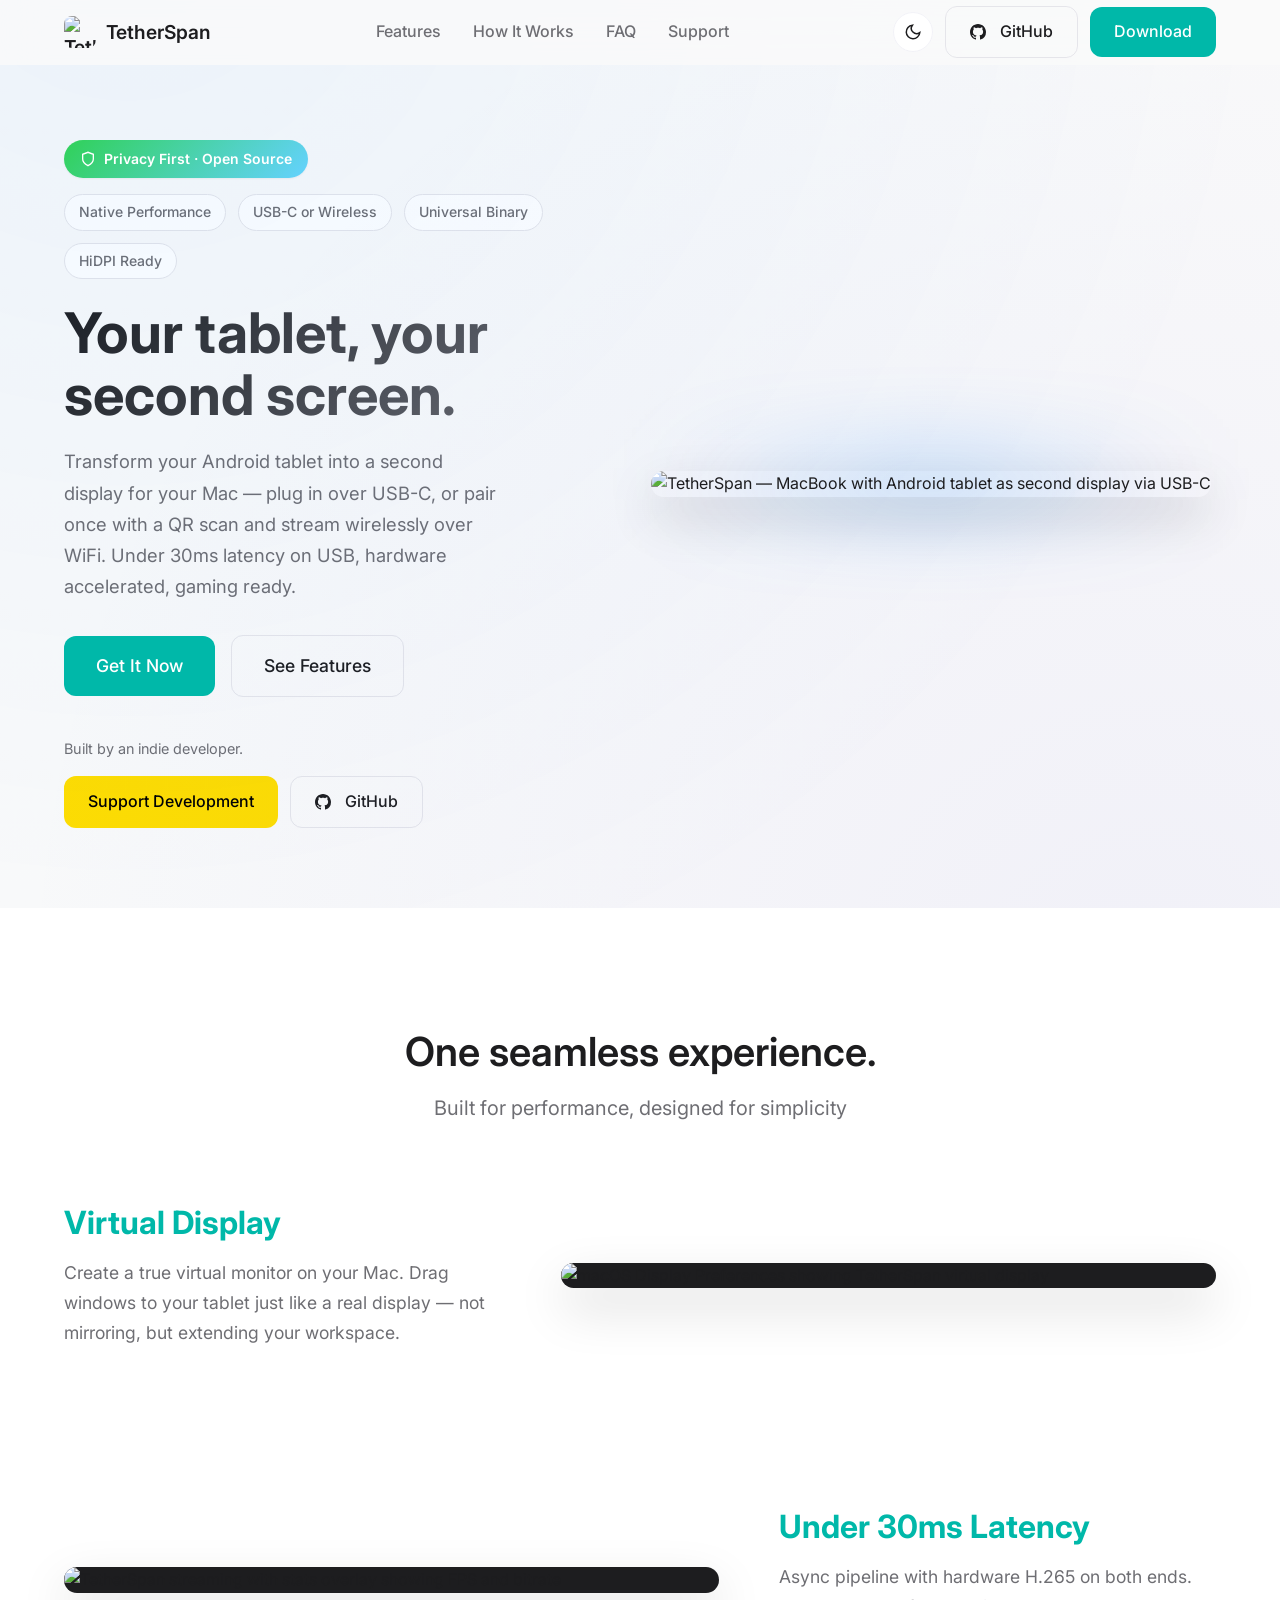
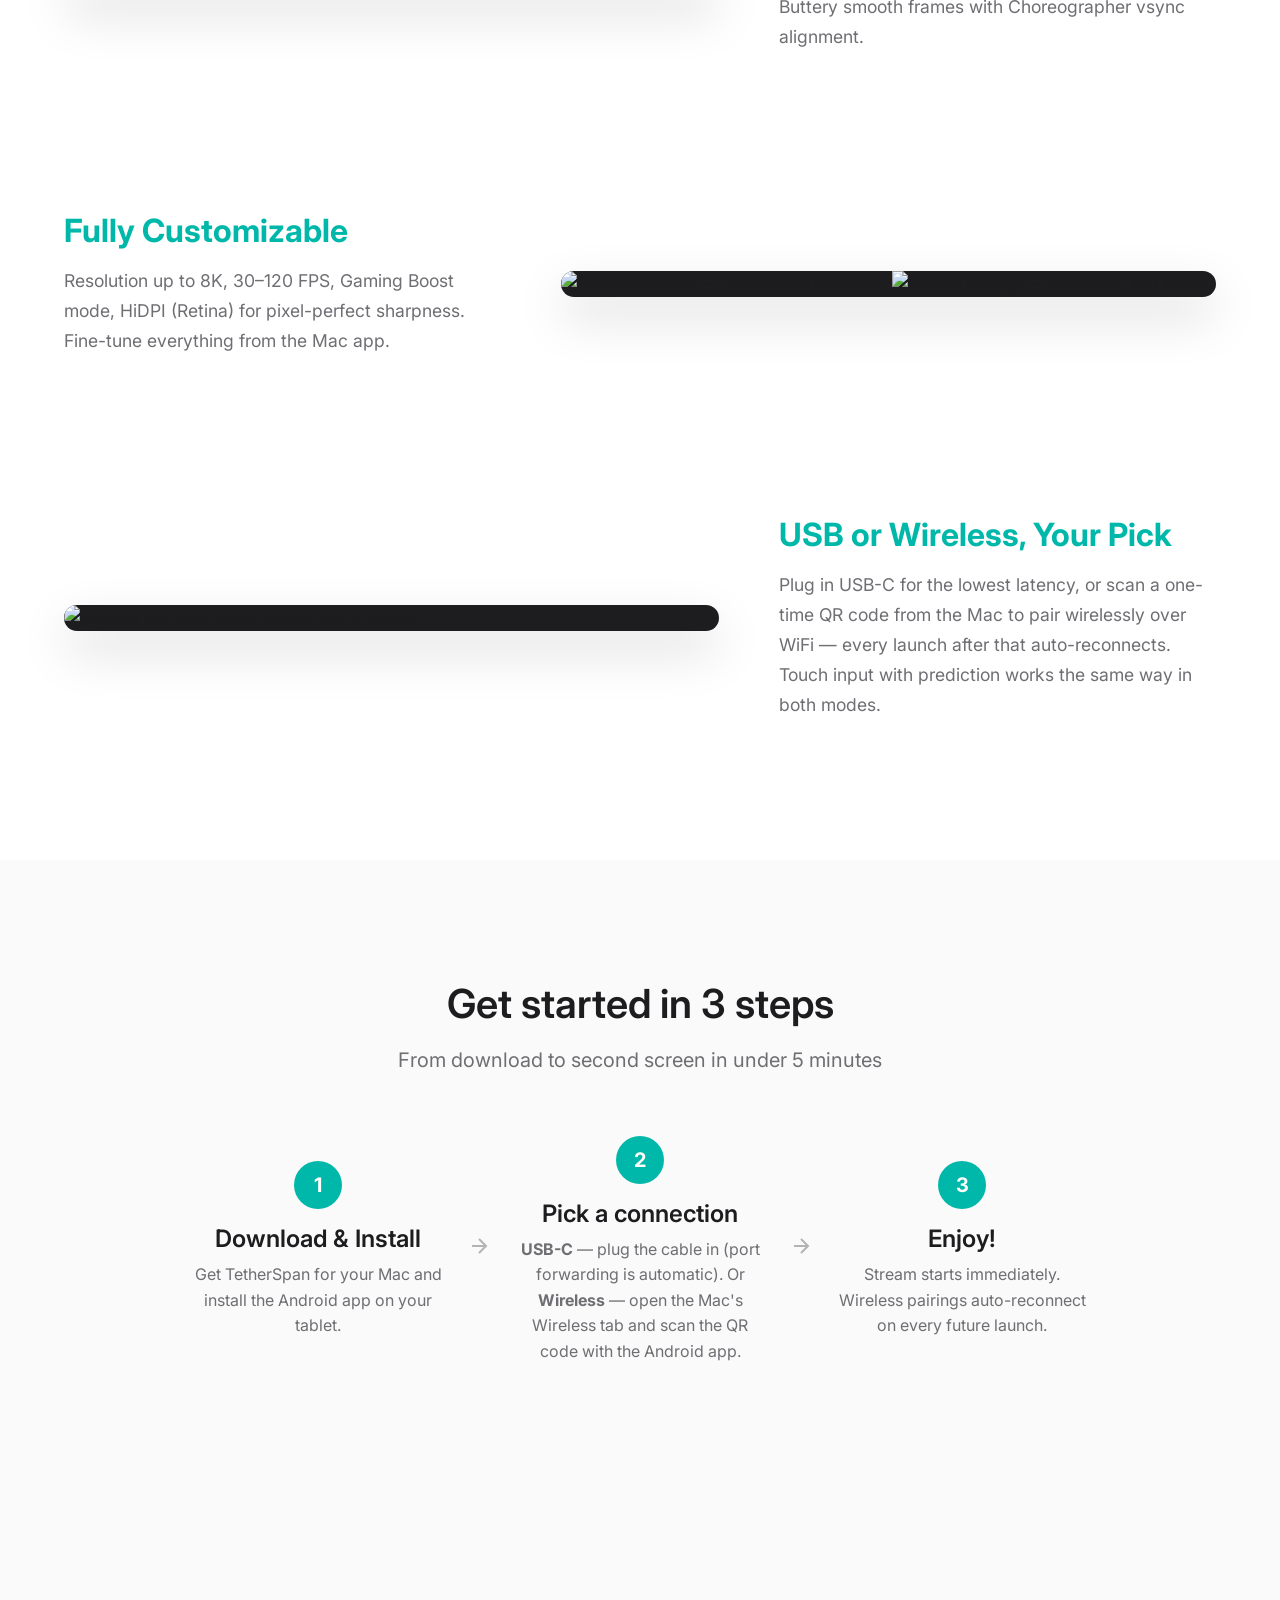
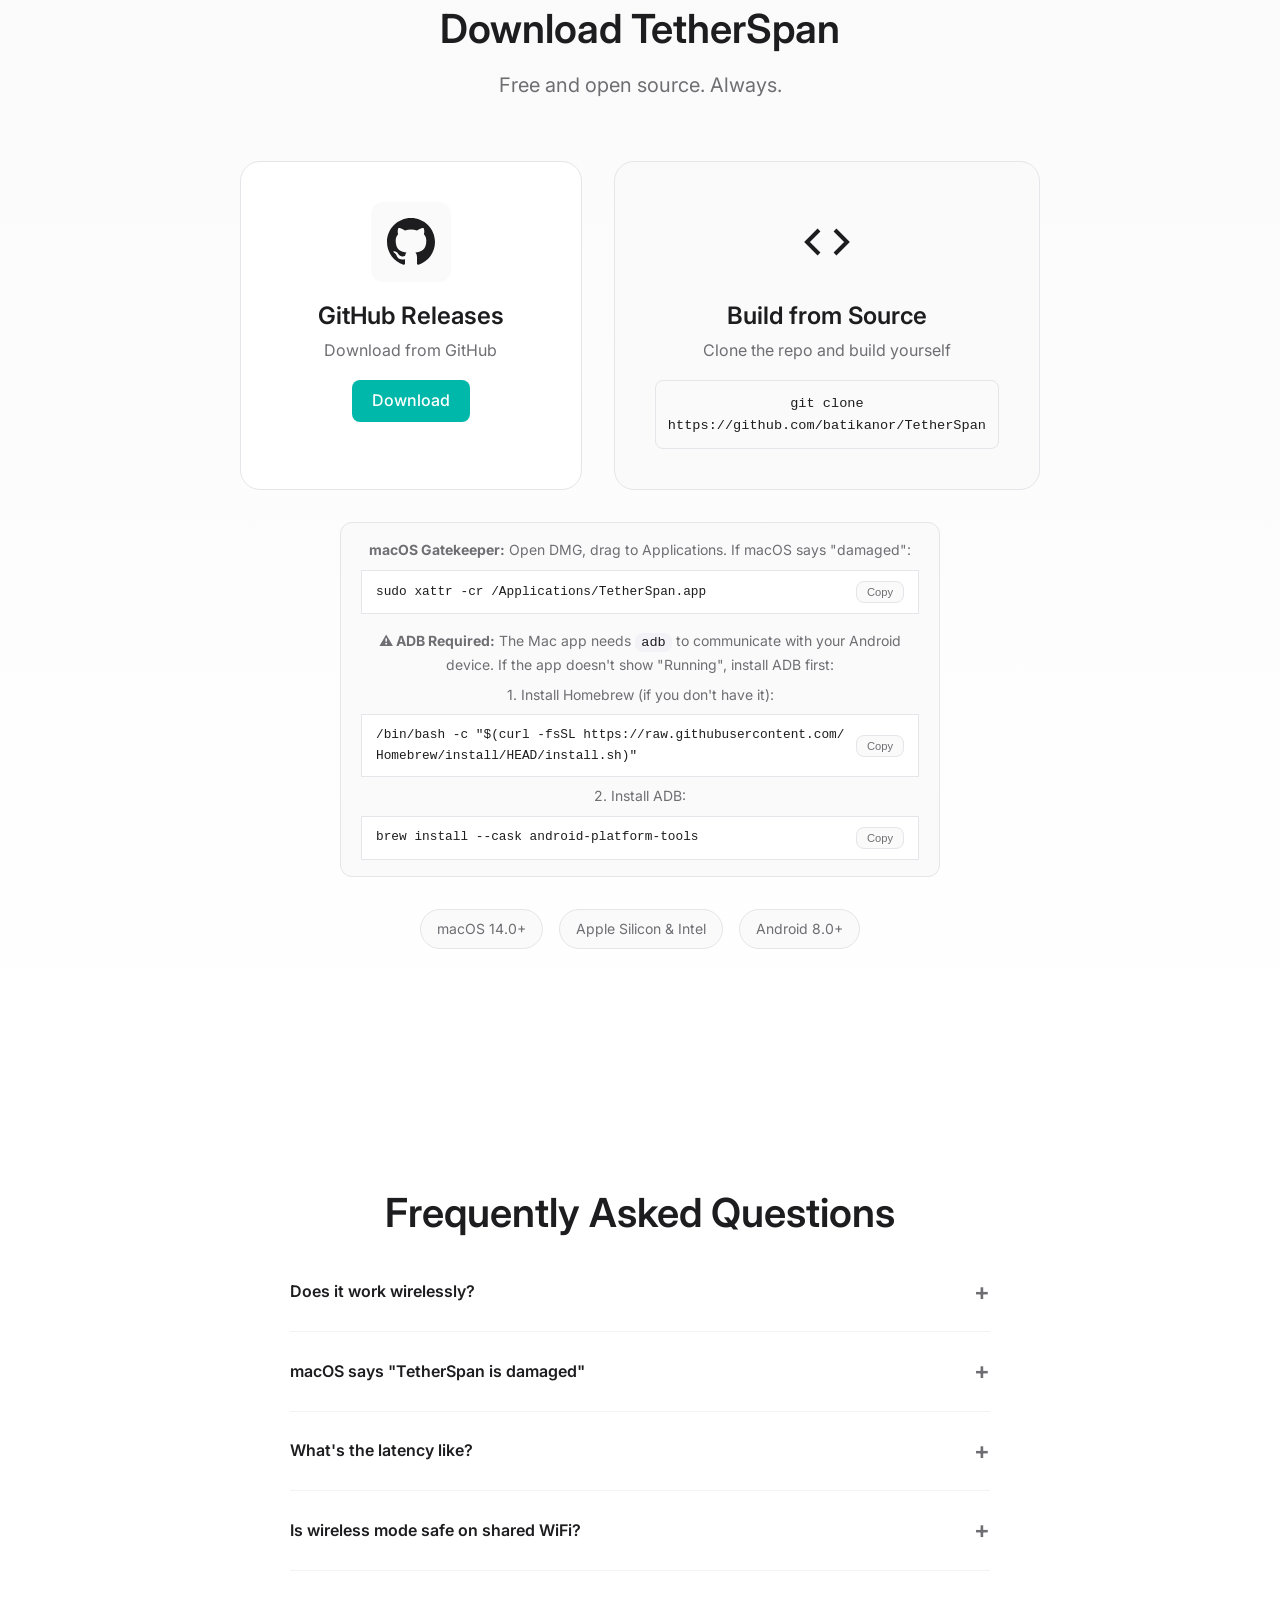
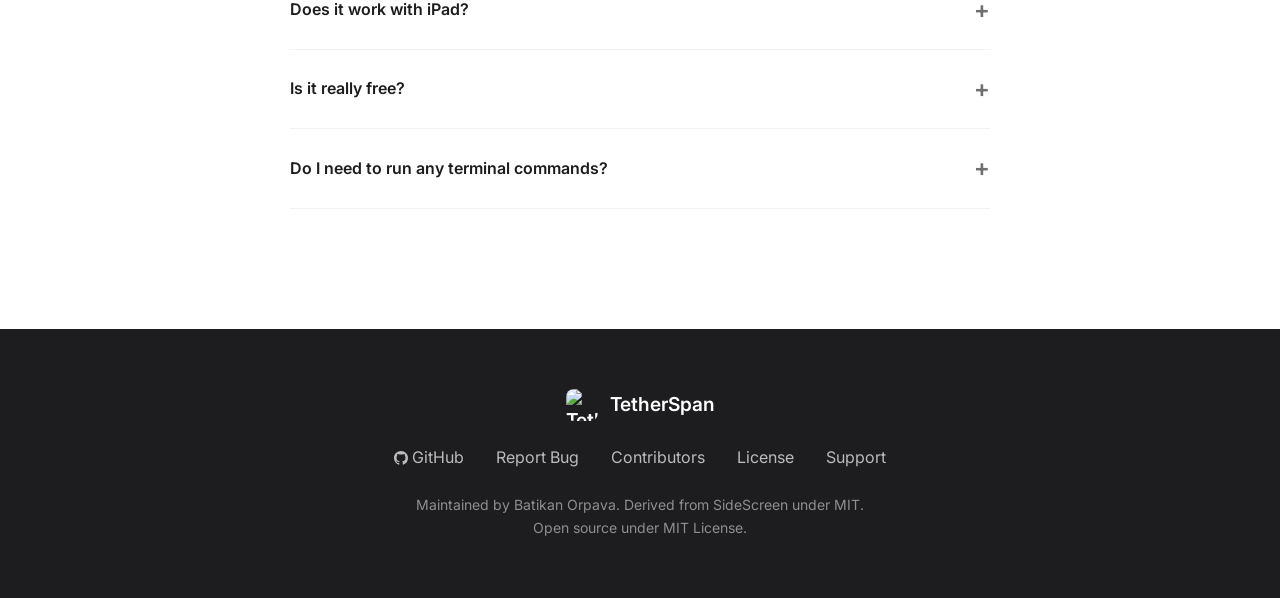
==== website/index.html @ 71dc4bc9 "feat: rebrand fork as TetherSpan" ====
<!DOCTYPE html>
<html lang="en">

<head>
    <meta charset="UTF-8">
    <meta name="viewport" content="width=device-width, initial-scale=1.0">
    <title>TetherSpan - Turn Your Tablet into a Second Display for Mac</title>
    <meta name="description"
        content="Transform your Android tablet into a second display for macOS — USB-C or wireless over WiFi. Under 30ms latency with async pipeline, hardware H.265 acceleration, HiDPI Retina support, Universal Binary for Apple Silicon & Intel, gaming ready. Free and open source.">
    <meta name="keywords"
        content="second display mac, android tablet display, usb-c display, virtual display macos, dual monitor mac, tablet second screen, hidpi retina mac display, apple silicon intel universal binary">
    <meta property="og:title" content="TetherSpan - Second Display for Mac">
    <meta property="og:description"
        content="Transform your Android tablet into a second display for macOS. Under 30ms latency, hardware accelerated, gaming ready.">
    <meta property="og:type" content="website">
    <meta property="og:url" content="https://tetherspan.dev">
    <meta property="og:image" content="./assets/hero-screenshot.jpg">
    <meta property="og:image:width" content="1200">
    <meta property="og:image:height" content="630">
    <meta name="twitter:card" content="summary_large_image">
    <meta name="twitter:title" content="TetherSpan - Second Display for Mac">
    <meta name="twitter:description" content="Transform your Android tablet into a second display for macOS. Under 30ms latency, hardware accelerated, gaming ready.">
    <meta name="twitter:image" content="./assets/hero-screenshot.jpg">
    <meta name="theme-color" content="#00B8A9">
    <link rel="canonical" href="https://tetherspan.dev">
    <link rel="icon" href="./assets/main_logo.png">
    <link rel="preconnect" href="https://fonts.googleapis.com">
    <link rel="preconnect" href="https://fonts.gstatic.com" crossorigin>
    <link href="https://fonts.googleapis.com/css2?family=Inter:wght@300;400;500;600;700&display=swap" rel="stylesheet">
    <link rel="stylesheet" href="styles.css">

    <!-- Structured Data -->
    <script type="application/ld+json">
    {
        "@context": "https://schema.org",
        "@type": "SoftwareApplication",
        "name": "TetherSpan",
        "description": "Transform your Android tablet into a second display for macOS — USB-C cable or wireless over WiFi (QR-pair once, auto-reconnect).",
        "applicationCategory": "UtilitiesApplication",
        "operatingSystem": "macOS, Android",
        "offers": {
            "@type": "Offer",
            "price": "0",
            "priceCurrency": "USD"
        },
        "author": {
            "@type": "Person",
            "name": "Batikan Orpava"
        }
    }
    </script>
</head>

<body>
    <!-- Header -->
    <header id="header">
        <div class="container header-container">
            <a href="#home" class="logo">
                <img src="./assets/main_logo.png" alt="TetherSpan Logo" width="32" height="32">
                <span class="logo-text">TetherSpan</span>
            </a>
            <nav>
                <ul class="nav-links">
                    <li><a href="#features" class="nav-link">Features</a></li>
                    <li><a href="#how-it-works" class="nav-link">How It Works</a></li>
                    <li><a href="#faq" class="nav-link">FAQ</a></li>
                    <li><a href="donate.html" target="_blank" rel="noopener noreferrer" class="nav-link">Support</a></li>
                </ul>
            </nav>
            <div class="header-actions">
                <button class="theme-toggle" id="theme-toggle" aria-label="Toggle dark mode">
                    <svg class="icon-moon" width="20" height="20" viewBox="0 0 24 24" fill="none" stroke="currentColor" stroke-width="2">
                        <path d="M21 12.79A9 9 0 1 1 11.21 3 7 7 0 0 0 21 12.79z"></path>
                    </svg>
                    <svg class="icon-sun" width="20" height="20" viewBox="0 0 24 24" fill="none" stroke="currentColor" stroke-width="2">
                        <circle cx="12" cy="12" r="5"></circle>
                        <line x1="12" y1="1" x2="12" y2="3"></line>
                        <line x1="12" y1="21" x2="12" y2="23"></line>
                        <line x1="4.22" y1="4.22" x2="5.64" y2="5.64"></line>
                        <line x1="18.36" y1="18.36" x2="19.78" y2="19.78"></line>
                        <line x1="1" y1="12" x2="3" y2="12"></line>
                        <line x1="21" y1="12" x2="23" y2="12"></line>
                        <line x1="4.22" y1="19.78" x2="5.64" y2="18.36"></line>
                        <line x1="18.36" y1="5.64" x2="19.78" y2="4.22"></line>
                    </svg>
                </button>
                <a href="https://github.com/batikanor/TetherSpan" target="_blank" rel="noopener noreferrer" class="btn btn-outline"><svg width="16" height="16" viewBox="0 0 24 24" fill="currentColor" style="vertical-align:-2px;margin-right:6px"><path d="M12 0C5.37 0 0 5.37 0 12c0 5.31 3.435 9.795 8.205 11.385.6.105.825-.255.825-.57 0-.285-.015-1.23-.015-2.235-3.015.555-3.795-.735-4.035-1.41-.135-.345-.72-1.41-1.23-1.695-.42-.225-1.02-.78-.015-.795.945-.015 1.62.87 1.845 1.23 1.08 1.815 2.805 1.305 3.495.99.105-.78.42-1.305.765-1.605-2.67-.3-5.46-1.335-5.46-5.925 0-1.305.465-2.385 1.23-3.225-.12-.3-.54-1.53.12-3.18 0 0 1.005-.315 3.3 1.23.96-.27 1.98-.405 3-.405s2.04.135 3 .405c2.295-1.56 3.3-1.23 3.3-1.23.66 1.65.24 2.88.12 3.18.765.84 1.23 1.905 1.23 3.225 0 4.605-2.805 5.625-5.475 5.925.435.375.81 1.095.81 2.22 0 1.605-.015 2.895-.015 3.3 0 .315.225.69.825.57A12.02 12.02 0 0 0 24 12c0-6.63-5.37-12-12-12z"/></svg>GitHub</a>
                <a href="#download" class="btn btn-primary">Download</a>
                <button class="mobile-menu-btn" id="mobile-menu-btn" aria-label="Toggle mobile menu">
                    <svg width="24" height="24" viewBox="0 0 24 24" fill="none" stroke="currentColor" stroke-width="2">
                        <line x1="3" y1="12" x2="21" y2="12"></line>
                        <line x1="3" y1="6" x2="21" y2="6"></line>
                        <line x1="3" y1="18" x2="21" y2="18"></line>
                    </svg>
                </button>
            </div>
        </div>
    </header>

    <!-- Hero Section -->
    <section class="hero section" id="home">
        <div class="container">
            <div class="hero-content">
                <div class="privacy-badge">
                    <svg width="16" height="16" viewBox="0 0 24 24" fill="none" stroke="currentColor" stroke-width="2">
                        <path d="M12 22s8-4 8-10V5l-8-3-8 3v7c0 6 8 10 8 10z"></path>
                    </svg>
                    <span>Privacy First · Open Source</span>
                </div>

                <div class="privacy-highlights">
                    <span class="privacy-highlight">Native Performance</span>
                    <span class="privacy-highlight">USB-C or Wireless</span>
                    <span class="privacy-highlight">Universal Binary</span>
                    <span class="privacy-highlight">HiDPI Ready</span>
                </div>

                <h1 class="hero-title">Your tablet, your second screen.</h1>
                <p class="hero-subtitle">
                    Transform your Android tablet into a second display for your Mac — plug in over USB-C, or pair once with a QR scan and stream wirelessly over WiFi.
                    Under 30ms latency on USB, hardware accelerated, gaming ready.
                </p>

                <div class="hero-actions">
                    <a href="#download" class="btn btn-primary btn-large download-btn">Get It Now</a>
                    <a href="#features" class="btn btn-outline btn-large">See Features</a>
                </div>

                <p class="support-callout">Built by an indie developer.</p>
                <div class="support-links">
                    <a href="donate.html" target="_blank" rel="noopener noreferrer" class="btn btn-coffee">Support Development</a>
                    <a href="https://github.com/batikanor/TetherSpan" target="_blank" rel="noopener noreferrer" class="btn btn-outline"><svg width="16" height="16" viewBox="0 0 24 24" fill="currentColor" style="vertical-align:-2px;margin-right:6px"><path d="M12 0C5.37 0 0 5.37 0 12c0 5.31 3.435 9.795 8.205 11.385.6.105.825-.255.825-.57 0-.285-.015-1.23-.015-2.235-3.015.555-3.795-.735-4.035-1.41-.135-.345-.72-1.41-1.23-1.695-.42-.225-1.02-.78-.015-.795.945-.015 1.62.87 1.845 1.23 1.08 1.815 2.805 1.305 3.495.99.105-.78.42-1.305.765-1.605-2.67-.3-5.46-1.335-5.46-5.925 0-1.305.465-2.385 1.23-3.225-.12-.3-.54-1.53.12-3.18 0 0 1.005-.315 3.3 1.23.96-.27 1.98-.405 3-.405s2.04.135 3 .405c2.295-1.56 3.3-1.23 3.3-1.23.66 1.65.24 2.88.12 3.18.765.84 1.23 1.905 1.23 3.225 0 4.605-2.805 5.625-5.475 5.925.435.375.81 1.095.81 2.22 0 1.605-.015 2.895-.015 3.3 0 .315.225.69.825.57A12.02 12.02 0 0 0 24 12c0-6.63-5.37-12-12-12z"/></svg>GitHub</a>
                </div>
            </div>

            <div class="hero-visual">
                <div class="hero-image-container">
                    <img src="./assets/hero-screenshot.jpg" alt="TetherSpan — MacBook with Android tablet as second display via USB-C" loading="eager"/>
                </div>
            </div>
        </div>
    </section>

    <!-- Features Section -->
    <section class="features section" id="features">
        <div class="container">
            <h2 class="section-title">One seamless experience.</h2>
            <p class="section-subtitle">Built for performance, designed for simplicity</p>

            <div class="special-features-grid">
                <!-- Feature 1: Virtual Display — text left, image right -->
                <div class="special-feature-item">
                    <div class="special-feature-content">
                        <h3 class="special-feature-title">Virtual Display</h3>
                        <p class="special-feature-description">Create a true virtual monitor on your Mac. Drag windows to your tablet just like a real display — not mirroring, but extending your workspace.</p>
                    </div>
                    <div class="special-feature-media">
                        <img src="./assets/feature-virtual-display.png" alt="macOS Display Preferences showing TetherSpan virtual display" loading="lazy"/>
                    </div>
                </div>

                <!-- Feature 2: Performance — image left, text right -->
                <div class="special-feature-item">
                    <div class="special-feature-content">
                        <h3 class="special-feature-title">Under 30ms Latency</h3>
                        <p class="special-feature-description">Async pipeline with hardware H.265 on both ends. Buttery smooth frames with Choreographer vsync alignment.</p>
                    </div>
                    <div class="special-feature-media">
                        <img src="./assets/android-performance.png" alt="TetherSpan streaming with stats overlay showing FPS and bitrate" loading="lazy"/>
                    </div>
                </div>

                <!-- Feature 3: Customizable — text left, image right -->
                <div class="special-feature-item">
                    <div class="special-feature-content">
                        <h3 class="special-feature-title">Fully Customizable</h3>
                        <p class="special-feature-description">Resolution up to 8K, 30–120 FPS, Gaming Boost mode, HiDPI (Retina) for pixel-perfect sharpness. Fine-tune everything from the Mac app.</p>
                    </div>
                    <div class="special-feature-media special-feature-media-pair">
                        <img src="./assets/mac-settings-1.png" alt="macOS Settings — Display configuration" loading="lazy"/>
                        <img src="./assets/mac-settings-2.png" alt="macOS Settings — Streaming and status" loading="lazy"/>
                    </div>
                </div>

                <!-- Feature 4: Android app — image left, text right -->
                <div class="special-feature-item">
                    <div class="special-feature-content">
                        <h3 class="special-feature-title">USB or Wireless, Your Pick</h3>
                        <p class="special-feature-description">Plug in USB-C for the lowest latency, or scan a one-time QR code from the Mac to pair wirelessly over WiFi — every launch after that auto-reconnects. Touch input with prediction works the same way in both modes.</p>
                    </div>
                    <div class="special-feature-media">
                        <img src="./assets/android-settings.png" alt="Android app connection screen with checklist" loading="lazy"/>
                    </div>
                </div>
            </div>
        </div>
    </section>

    <!-- How It Works Section -->
    <section class="how-it-works section" id="how-it-works">
        <div class="container">
            <h2 class="section-title">Get started in 3 steps</h2>
            <p class="section-subtitle">From download to second screen in under 5 minutes</p>

            <div class="steps">
                <div class="step">
                    <div class="step-number">1</div>
                    <h3>Download & Install</h3>
                    <p>Get TetherSpan for your Mac and install the Android app on your tablet.</p>
                </div>

                <div class="step-arrow">
                    <svg width="24" height="24" viewBox="0 0 24 24" fill="none" stroke="currentColor" stroke-width="2">
                        <line x1="5" y1="12" x2="19" y2="12"></line>
                        <polyline points="12 5 19 12 12 19"></polyline>
                    </svg>
                </div>

                <div class="step">
                    <div class="step-number">2</div>
                    <h3>Pick a connection</h3>
                    <p><strong>USB-C</strong> — plug the cable in (port forwarding is automatic). Or <strong>Wireless</strong> — open the Mac's Wireless tab and scan the QR code with the Android app.</p>
                </div>

                <div class="step-arrow">
                    <svg width="24" height="24" viewBox="0 0 24 24" fill="none" stroke="currentColor" stroke-width="2">
                        <line x1="5" y1="12" x2="19" y2="12"></line>
                        <polyline points="12 5 19 12 12 19"></polyline>
                    </svg>
                </div>

                <div class="step">
                    <div class="step-number">3</div>
                    <h3>Enjoy!</h3>
                    <p>Stream starts immediately. Wireless pairings auto-reconnect on every future launch.</p>
                </div>
            </div>
        </div>
    </section>

    <!-- Download Section -->
    <section class="download section" id="download">
        <div class="container">
            <h2 class="section-title">Download TetherSpan</h2>
            <p class="section-subtitle">Free and open source. Always.</p>

            <div class="download-options">
                <a href="https://github.com/batikanor/TetherSpan/releases/latest" target="_blank" rel="noopener noreferrer" class="download-card download-btn">
                    <div class="download-icon">
                        <svg width="48" height="48" viewBox="0 0 24 24" fill="currentColor">
                            <path d="M12 0c-6.626 0-12 5.373-12 12 0 5.302 3.438 9.8 8.207 11.387.599.111.793-.261.793-.577v-2.234c-3.338.726-4.033-1.416-4.033-1.416-.546-1.387-1.333-1.756-1.333-1.756-1.089-.745.083-.729.083-.729 1.205.084 1.839 1.237 1.839 1.237 1.07 1.834 2.807 1.304 3.492.997.107-.775.418-1.305.762-1.604-2.665-.305-5.467-1.334-5.467-5.931 0-1.311.469-2.381 1.236-3.221-.124-.303-.535-1.524.117-3.176 0 0 1.008-.322 3.301 1.23.957-.266 1.983-.399 3.003-.404 1.02.005 2.047.138 3.006.404 2.291-1.552 3.297-1.23 3.297-1.23.653 1.653.242 2.874.118 3.176.77.84 1.235 1.911 1.235 3.221 0 4.609-2.807 5.624-5.479 5.921.43.372.823 1.102.823 2.222v3.293c0 .319.192.694.801.576 4.765-1.589 8.199-6.086 8.199-11.386 0-6.627-5.373-12-12-12z"/>
                        </svg>
                    </div>
                    <h3>GitHub Releases</h3>
                    <p class="download-version-text">Download from GitHub</p>
                    <span class="download-action">Download</span>
                </a>

                <div class="download-card alt">
                    <div class="download-icon">
                        <svg width="48" height="48" viewBox="0 0 24 24" fill="none" stroke="currentColor" stroke-width="2">
                            <polyline points="16 18 22 12 16 6"></polyline>
                            <polyline points="8 6 2 12 8 18"></polyline>
                        </svg>
                    </div>
                    <h3>Build from Source</h3>
                    <p>Clone the repo and build yourself</p>
                    <code class="download-code">git clone https://github.com/batikanor/TetherSpan</code>
                </div>
            </div>

            <div class="download-note">
                <p><strong>macOS Gatekeeper:</strong> Open DMG, drag to Applications. If macOS says "damaged":</p>
                <div class="download-cmd"><code>sudo xattr -cr /Applications/TetherSpan.app</code><button class="copy-btn" onclick="copyCmd(this)">Copy</button></div>
                <p style="margin-top: 1rem;"><strong>⚠️ ADB Required:</strong> The Mac app needs <code>adb</code> to communicate with your Android device. If the app doesn't show "Running", install ADB first:</p>
                <p style="margin-top: 0.5rem;">1. Install Homebrew (if you don't have it):</p>
                <div class="download-cmd"><code>/bin/bash -c "$(curl -fsSL https://raw.githubusercontent.com/Homebrew/install/HEAD/install.sh)"</code><button class="copy-btn" onclick="copyCmd(this)">Copy</button></div>
                <p style="margin-top: 0.5rem;">2. Install ADB:</p>
                <div class="download-cmd"><code>brew install --cask android-platform-tools</code><button class="copy-btn" onclick="copyCmd(this)">Copy</button></div>
            </div>

            <div class="download-requirements">
                <span class="download-requirement">macOS 14.0+</span>
                <span class="download-requirement">Apple Silicon & Intel</span>
                <span class="download-requirement">Android 8.0+</span>
            </div>
        </div>
    </section>

    <!-- Donation Modal -->
    <div id="donation-modal" class="modal-overlay">
        <div class="modal-content">
            <button class="modal-close" aria-label="Close modal">&times;</button>
            <h2 class="modal-title">Love TetherSpan?</h2>
            <p class="modal-text">TetherSpan is built by an indie developer and kept 100% free. If you find it useful, consider supporting development.</p>
            <div class="modal-actions">
                <a href="donate.html" target="_blank" rel="noopener noreferrer" class="btn btn-primary">Support Development</a>
                <button id="proceed-to-download" class="btn btn-outline">Continue to Download</button>
            </div>
        </div>
    </div>

    <!-- FAQ Section -->
    <section class="faq section" id="faq">
        <div class="container">
            <h2 class="section-title">Frequently Asked Questions</h2>

            <div class="faq-list">
                <details class="faq-item">
                    <summary>Does it work wirelessly?</summary>
                    <p>Yes — since 0.8.0. Open the Wireless tab on the Mac, scan the QR code with the Android app, and you're paired. Every launch after that auto-reconnects. Both devices need to be on the same WiFi (5 GHz strongly recommended). USB-C still gives the lowest latency for drawing or fast-paced gaming.</p>
                </details>

                <details class="faq-item">
                    <summary>macOS says "TetherSpan is damaged"</summary>
                    <p>This happens because the app isn't notarized by Apple. Open Terminal and run: <code>sudo xattr -cr /Applications/TetherSpan.app</code>, then open the app again.</p>
                </details>

                <details class="faq-item">
                    <summary>What's the latency like?</summary>
                    <p>USB-C: under 30 ms end-to-end with the async pipeline (hardware H.265 encoding, Choreographer vsync, TCP_NODELAY). Wireless adds 10–50 ms depending on WiFi quality — not noticeable for text/web/video, but USB still wins for drawing precision and fast gaming.</p>
                </details>

                <details class="faq-item">
                    <summary>Is wireless mode safe on shared WiFi?</summary>
                    <p>Each Mac generates a private 32-byte token on first wireless toggle, embedded in the QR. Only devices that scanned that QR can connect. If you ever want to revoke access (lost a tablet, switched WiFi, etc.), click <strong>Reset Token</strong> on the Mac — every paired device gets booted and must re-scan a fresh QR.</p>
                </details>

                <details class="faq-item">
                    <summary>Does it work with iPad?</summary>
                    <p>Currently, only Android tablets are supported. iOS support may be considered in the future.</p>
                </details>

                <details class="faq-item">
                    <summary>Is it really free?</summary>
                    <p>Yes! TetherSpan is free and open source under the MIT license. If you find it useful, consider <a href="donate.html" target="_blank" rel="noopener noreferrer">supporting development</a>.</p>
                </details>

                <details class="faq-item">
                    <summary>Do I need to run any terminal commands?</summary>
                    <p>No! The Mac app automatically runs <code>adb reverse</code> to set up port forwarding when streaming starts. Just make sure <code>adb</code> is installed (via <code>brew install android-platform-tools</code>).</p>
                </details>
            </div>
        </div>
    </section>

    <!-- Footer -->
    <footer class="footer">
        <div class="container">
            <div class="footer-content">
                <div class="footer-brand">
                    <img src="./assets/main_logo.png" alt="TetherSpan" width="32" height="32">
                    <span>TetherSpan</span>
                </div>

                <div class="footer-links">
                    <a href="https://github.com/batikanor/TetherSpan" target="_blank" rel="noopener noreferrer"><svg width="14" height="14" viewBox="0 0 24 24" fill="currentColor" style="vertical-align:-2px;margin-right:4px"><path d="M12 0C5.37 0 0 5.37 0 12c0 5.31 3.435 9.795 8.205 11.385.6.105.825-.255.825-.57 0-.285-.015-1.23-.015-2.235-3.015.555-3.795-.735-4.035-1.41-.135-.345-.72-1.41-1.23-1.695-.42-.225-1.02-.78-.015-.795.945-.015 1.62.87 1.845 1.23 1.08 1.815 2.805 1.305 3.495.99.105-.78.42-1.305.765-1.605-2.67-.3-5.46-1.335-5.46-5.925 0-1.305.465-2.385 1.23-3.225-.12-.3-.54-1.53.12-3.18 0 0 1.005-.315 3.3 1.23.96-.27 1.98-.405 3-.405s2.04.135 3 .405c2.295-1.56 3.3-1.23 3.3-1.23.66 1.65.24 2.88.12 3.18.765.84 1.23 1.905 1.23 3.225 0 4.605-2.805 5.625-5.475 5.925.435.375.81 1.095.81 2.22 0 1.605-.015 2.895-.015 3.3 0 .315.225.69.825.57A12.02 12.02 0 0 0 24 12c0-6.63-5.37-12-12-12z"/></svg>GitHub</a>
                    <a href="https://github.com/batikanor/TetherSpan/issues" target="_blank" rel="noopener noreferrer">Report Bug</a>
                    <a href="https://github.com/batikanor/TetherSpan/graphs/contributors" target="_blank" rel="noopener noreferrer">Contributors</a>
                    <a href="https://github.com/batikanor/TetherSpan/blob/main/LICENSE" target="_blank" rel="noopener noreferrer">License</a>
                    <a href="donate.html" target="_blank" rel="noopener noreferrer">Support</a>
                </div>

                <p class="footer-copy">
                    Maintained by Batikan Orpava. Derived from SideScreen under MIT.<br>
                    Open source under MIT License.
                </p>
            </div>
        </div>
    </footer>

    <!-- Toast Container -->
    <div class="toast-container"></div>

    <script src="scripts.js"></script>
    <script>
        function copyCmd(btn) {
            const code = btn.parentElement.querySelector('code');
            navigator.clipboard.writeText(code.textContent).then(() => {
                btn.textContent = 'Copied';
                setTimeout(() => { btn.textContent = 'Copy'; }, 1500);
            });
        }
    </script>
    <script>
        // Fetch latest version
        fetch('https://api.github.com/repos/batikanor/TetherSpan/releases/latest')
            .then(r => r.json())
            .then(d => {
                const el = document.querySelector('.download-version-text');
                if (el && d.tag_name) el.textContent = 'Download v' + d.tag_name + ' from GitHub';
            })
            .catch(() => {});

    </script>
</body>

</html>
---- website/styles.css ----
/* ========================================
   TetherSpan - Landing Page Styles
   Lean, DockDoor-inspired layout
   ======================================== */

/* CSS Variables - Light Mode (Default) */
:root {
    --color-primary: #00B8A9;
    --color-primary-dark: #006D66;
    --color-secondary: #FF9F3F;
    --color-success: #2EBD85;
    --color-warning: #F59E0B;
    --color-danger: #FF3B30;

    --color-bg: #FAFAFA;
    --color-bg-alt: #FFFFFF;
    --color-bg-dark: #1D1D1F;

    --color-text: #1D1D1F;
    --color-text-secondary: #6E6E73;
    --color-text-light: #FFFFFF;

    --color-border: #E5E5EA;
    --color-border-light: #F2F2F7;

    --font-family: 'Inter', -apple-system, BlinkMacSystemFont, 'Segoe UI', Roboto, sans-serif;

    --border-radius-sm: 8px;
    --border-radius-md: 12px;
    --border-radius-lg: 20px;
    --border-radius-xl: 28px;

    --shadow-sm: 0 1px 2px rgba(0, 0, 0, 0.05);
    --shadow-md: 0 4px 6px rgba(0, 0, 0, 0.07);
    --shadow-lg: 0 10px 25px rgba(0, 0, 0, 0.1);
    --shadow-xl: 0 20px 50px rgba(0, 0, 0, 0.15);

    --transition-fast: 0.15s ease;
    --transition-normal: 0.25s ease;
    --transition-slow: 0.4s ease;

    --container-max: 1200px;
    --section-padding: 120px;
}

/* Dark Mode */
[data-theme="dark"] {
    --color-bg: #0D0D0D;
    --color-bg-alt: #1C1C1E;
    --color-bg-dark: #000000;

    --color-text: #F5F5F7;
    --color-text-secondary: #A1A1A6;
    --color-text-light: #FFFFFF;

    --color-border: #38383A;
    --color-border-light: #2C2C2E;

    --shadow-sm: 0 1px 2px rgba(0, 0, 0, 0.3);
    --shadow-md: 0 4px 6px rgba(0, 0, 0, 0.4);
    --shadow-lg: 0 10px 25px rgba(0, 0, 0, 0.5);
    --shadow-xl: 0 20px 50px rgba(0, 0, 0, 0.6);
}

[data-theme="dark"] #header,
[data-theme="dark"] #header.scrolled {
    background: #0D0D0D;
    border-bottom: none !important;
    box-shadow: none !important;
    backdrop-filter: none;
    -webkit-backdrop-filter: none;
}

[data-theme="dark"] .nav-link {
    color: var(--color-text-secondary);
}

[data-theme="dark"] .nav-link:hover {
    color: var(--color-text-light);
}

[data-theme="dark"] .btn-outline {
    border-color: transparent;
    background: rgba(255, 255, 255, 0.06);
    color: var(--color-text);
}

[data-theme="dark"] .btn-outline:hover {
    background: rgba(255, 255, 255, 0.12);
    border-color: transparent;
}

[data-theme="dark"] .theme-toggle {
    border-color: transparent;
    background: rgba(255, 255, 255, 0.06);
}
/* Theme Toggle Button */
.theme-toggle {
    display: flex;
    align-items: center;
    justify-content: center;
    width: 40px;
    height: 40px;
    border: none;
    background: var(--color-bg-alt);
    border-radius: 50%;
    cursor: pointer;
    transition: all var(--transition-normal);
    border: 1px solid var(--color-border-light);
}

.theme-toggle:hover {
    background: var(--color-border-light);
    transform: scale(1.05);
}

.theme-toggle svg {
    width: 18px;
    height: 18px;
    color: var(--color-text);
    transition: transform var(--transition-normal);
}

.theme-toggle:hover svg {
    transform: rotate(15deg);
}

.theme-toggle .icon-sun { display: none; }
.theme-toggle .icon-moon { display: block; }

[data-theme="dark"] .theme-toggle .icon-sun { display: block; }
[data-theme="dark"] .theme-toggle .icon-moon { display: none; }

/* Reset */
*, *::before, *::after {
    box-sizing: border-box;
    margin: 0;
    padding: 0;
}

html {
    scroll-behavior: smooth;
}

body {
    font-family: var(--font-family);
    font-size: 16px;
    line-height: 1.6;
    color: var(--color-text);
    background-color: var(--color-bg);
    -webkit-font-smoothing: antialiased;
    -moz-osx-font-smoothing: grayscale;
}

/* Typography */
h1, h2, h3, h4, h5, h6 {
    font-weight: 600;
    line-height: 1.2;
    color: var(--color-text);
}

h1 { font-size: 3.5rem; }
h2 { font-size: 2.5rem; }
h3 { font-size: 1.5rem; }

p {
    color: var(--color-text-secondary);
}

a {
    color: var(--color-primary);
    text-decoration: none;
    transition: color var(--transition-fast);
}

a:hover {
    color: var(--color-primary-dark);
}

/* Container */
.container {
    max-width: var(--container-max);
    margin: 0 auto;
    padding: 0 24px;
}

/* Section */
.section {
    padding: var(--section-padding) 0;
}

.section-title {
    text-align: center;
    margin-bottom: 16px;
}

.section-subtitle {
    text-align: center;
    font-size: 1.25rem;
    max-width: 600px;
    margin: 0 auto 60px;
}

/* Buttons */
.btn {
    display: inline-flex;
    align-items: center;
    justify-content: center;
    gap: 8px;
    padding: 12px 24px;
    font-size: 1rem;
    font-weight: 500;
    border-radius: var(--border-radius-md);
    border: none;
    cursor: pointer;
    transition: all var(--transition-fast);
    text-decoration: none;
}

.btn-primary {
    background: var(--color-primary);
    color: var(--color-text-light);
    position: relative;
}

.btn-primary:hover {
    background: var(--color-primary-dark);
    color: var(--color-text-light);
    transform: translateY(-2px);
    box-shadow: var(--shadow-md);
}

.btn-primary::after {
    content: '';
    position: absolute;
    top: 50%;
    left: 50%;
    width: 100%;
    height: 100%;
    background: var(--color-primary);
    border-radius: inherit;
    transform: translate(-50%, -50%);
    opacity: 0;
    filter: blur(20px);
    z-index: -1;
    transition: opacity var(--transition-normal);
}

.btn-primary:hover::after {
    opacity: 0.4;
}

.btn-outline {
    background: transparent;
    color: var(--color-text);
    border: 1.5px solid var(--color-border);
}

.btn-outline:hover {
    background: var(--color-bg-alt);
    border-color: var(--color-text-secondary);
    color: var(--color-text);
}

.btn-large {
    padding: 16px 32px;
    font-size: 1.1rem;
}

.btn-coffee {
    background: #FFDD00;
    color: #000000;
}

.btn-coffee:hover {
    background: #FFCC00;
    color: #000000;
    transform: translateY(-2px);
    box-shadow: var(--shadow-md);
}

/* ========================================
   HEADER
   ======================================== */
#header {
    position: fixed;
    top: 0;
    left: 0;
    right: 0;
    z-index: 1000;
    background: rgba(250, 250, 250, 0.8);
    backdrop-filter: blur(20px);
    -webkit-backdrop-filter: blur(20px);
    border-bottom: 1px solid transparent;
    transition: all var(--transition-normal);
}

#header.scrolled {
    border-bottom-color: var(--color-border);
}

.header-container {
    display: flex;
    align-items: center;
    justify-content: space-between;
    height: 64px;
}

.logo {
    display: flex;
    align-items: center;
    gap: 10px;
    font-weight: 600;
    font-size: 1.2rem;
    color: var(--color-text);
}

.logo img {
    border-radius: 8px;
}

.logo-text {
    transition: transform var(--transition-fast);
}

.nav-links {
    display: flex;
    gap: 32px;
    list-style: none;
}

.nav-link {
    color: var(--color-text-secondary);
    font-weight: 500;
    transition: color var(--transition-fast);
}

.nav-link:hover {
    color: var(--color-text);
}

.nav-link.active {
    color: var(--color-primary);
}

.header-actions {
    display: flex;
    align-items: center;
    gap: 12px;
}

/* ========================================
   HERO
   ======================================== */
.hero {
    padding-top: 140px;
    padding-bottom: 80px;
    min-height: 80vh;
    display: flex;
    align-items: center;
    position: relative;
    overflow: hidden;
}

.hero::before {
    content: '';
    position: absolute;
    top: -50%;
    left: -50%;
    width: 200%;
    height: 200%;
    background: radial-gradient(circle at 30% 20%, rgba(0, 122, 255, 0.06) 0%, transparent 50%),
                radial-gradient(circle at 70% 80%, rgba(88, 86, 214, 0.06) 0%, transparent 50%);
    animation: float 20s ease-in-out infinite;
    pointer-events: none;
}

.hero > .container {
    display: grid;
    grid-template-columns: 1fr 1.1fr;
    gap: 4rem;
    align-items: center;
}

.hero-content {
    max-width: 520px;
    text-align: left;
    animation: fadeInUp 0.8s ease-out;
}

.hero-title {
    font-size: 3.5rem;
    font-weight: 700;
    line-height: 1.1;
    margin-bottom: 20px;
    letter-spacing: 0;
    background: linear-gradient(135deg, var(--color-text) 0%, var(--color-text-secondary) 100%);
    -webkit-background-clip: text;
    -webkit-text-fill-color: transparent;
    background-clip: text;
}

.hero-subtitle {
    font-size: 1.15rem;
    color: var(--color-text-secondary);
    max-width: 440px;
    margin: 0 0 32px;
    line-height: 1.7;
}

.hero-actions {
    display: flex;
    align-items: center;
    gap: 16px;
    margin-bottom: 40px;
}

.hero-download-count {
    display: inline-flex;
    align-items: center;
    gap: 6px;
    padding: 8px 16px;
    font-size: 0.9rem;
    font-weight: 500;
    color: var(--color-text-secondary);
    background: var(--color-bg-alt);
    border: 1px solid var(--color-border);
    border-radius: var(--border-radius-xl);
    white-space: nowrap;
}

.hero-download-count svg {
    opacity: 0.6;
}

.hero-download-count #download-count {
    font-weight: 700;
    color: var(--color-text);
}

.hero-visual {
    position: relative;
    display: flex;
    justify-content: center;
    align-items: center;
}

.hero-image-container {
    position: relative;
    display: inline-block;
    z-index: 1;
}

.hero-image-container img {
    position: relative;
    z-index: 10;
    width: 100%;
    height: auto;
    border-radius: var(--border-radius-lg);
    box-shadow: var(--shadow-xl);
    transition: transform var(--transition-slow);
}

.hero-image-container img:hover {
    transform: scale(1.02);
    box-shadow: 0 30px 60px rgba(0, 0, 0, 0.2);
}

.hero-image-container::before {
    content: '';
    position: absolute;
    top: 50%;
    left: 50%;
    transform: translate(-50%, -50%);
    width: 120%;
    height: 120%;
    background: radial-gradient(
        circle,
        rgba(0, 122, 255, 0.5) 0%,
        rgba(0, 122, 255, 0.25) 40%,
        rgba(88, 86, 214, 0.08) 70%,
        transparent 80%
    );
    filter: blur(45px);
    z-index: -1;
    animation: glow-pulse 4s ease-in-out infinite;
}

/* Privacy Badge */
.privacy-badge {
    display: inline-flex;
    align-items: center;
    gap: 8px;
    background: linear-gradient(135deg, #30D158 0%, #64D2FF 100%);
    color: white;
    padding: 8px 16px;
    border-radius: 100px;
    font-size: 0.875rem;
    font-weight: 600;
    margin-bottom: 16px;
    box-shadow: var(--shadow-sm);
    animation: fadeInDown 0.6s ease-out;
    position: relative;
    overflow: hidden;
}

.privacy-badge::before {
    content: '';
    position: absolute;
    top: 0;
    left: -100%;
    width: 100%;
    height: 100%;
    background: linear-gradient(90deg, transparent, rgba(255,255,255,0.2), transparent);
    animation: shimmer 3s infinite;
}

.privacy-highlights {
    display: flex;
    gap: 12px;
    margin-bottom: 24px;
    flex-wrap: wrap;
}

.privacy-highlight {
    display: inline-block;
    padding: 6px 14px;
    background: var(--color-bg-alt);
    border: 1px solid var(--color-border);
    border-radius: 100px;
    font-size: 0.875rem;
    font-weight: 500;
    color: var(--color-text-secondary);
}

.support-callout {
    margin-bottom: 16px;
    font-size: 0.9rem;
    color: var(--color-text-secondary);
}

.support-links {
    display: flex;
    gap: 12px;
    flex-wrap: wrap;
}

/* ========================================
   FEATURES — DockDoor-style alternating
   ======================================== */
.features {
    background: var(--color-bg-alt);
}

.special-features-grid {
    display: flex;
    flex-direction: column;
    gap: 120px;
    margin-top: 60px;
}

.special-feature-item {
    display: grid;
    grid-template-columns: 2fr 3fr;
    gap: 60px;
    align-items: center;
}

.special-feature-item:nth-child(even) {
    direction: rtl;
}

.special-feature-item:nth-child(even) > * {
    direction: ltr;
}

.special-feature-content {
    padding: 20px 0;
}

.special-feature-title {
    font-size: 2rem;
    font-weight: 700;
    margin-bottom: 16px;
    color: var(--color-primary);
}

.special-feature-description {
    font-size: 1.1rem;
    line-height: 1.7;
    color: var(--color-text-secondary);
}

.special-feature-media {
    border-radius: var(--border-radius-lg);
    overflow: hidden;
    box-shadow: var(--shadow-xl);
    background: var(--color-bg-dark);
    transition: transform var(--transition-slow), box-shadow var(--transition-slow);
}

.special-feature-media:hover {
    transform: scale(1.02);
    box-shadow: 0 30px 60px rgba(0, 0, 0, 0.18);
}

.special-feature-media img,
.special-feature-media video {
    width: 100%;
    display: block;
}

/* Paired images side by side */
.special-feature-media-pair {
    display: flex;
    gap: 8px;
}

.special-feature-media-pair img {
    width: 50%;
    object-fit: cover;
}

/* ========================================
   HOW IT WORKS
   ======================================== */
.how-it-works {
    background: var(--color-bg);
}

.steps {
    display: flex;
    align-items: center;
    justify-content: center;
    gap: 24px;
}

.step {
    text-align: center;
    max-width: 250px;
}

.step-number {
    width: 48px;
    height: 48px;
    display: flex;
    align-items: center;
    justify-content: center;
    background: var(--color-primary);
    color: white;
    font-size: 1.25rem;
    font-weight: 700;
    border-radius: 50%;
    margin: 0 auto 16px;
}

.step h3 {
    margin-bottom: 8px;
}

.step-arrow {
    color: var(--color-text-secondary);
    opacity: 0.5;
}

/* ========================================
   DOWNLOAD
   ======================================== */
.download {
    background: linear-gradient(180deg, var(--color-bg) 0%, var(--color-bg-alt) 100%);
}

.download-options {
    display: grid;
    grid-template-columns: repeat(2, 1fr);
    gap: 32px;
    max-width: 800px;
    margin: 0 auto;
}

.download-card {
    display: block;
    padding: 40px;
    background: var(--color-bg-alt);
    border-radius: var(--border-radius-lg);
    border: 1px solid var(--color-border);
    text-align: center;
    transition: all var(--transition-normal);
}

.download-card:hover {
    transform: translateY(-4px);
    box-shadow: var(--shadow-lg);
    border-color: var(--color-primary);
}

.download-icon {
    width: 80px;
    height: 80px;
    display: flex;
    align-items: center;
    justify-content: center;
    background: var(--color-bg);
    border-radius: var(--border-radius-md);
    margin: 0 auto 20px;
    color: var(--color-text);
}

.download-card h3 {
    margin-bottom: 8px;
}

.download-card p {
    margin-bottom: 16px;
}

.download-action {
    display: inline-block;
    padding: 8px 20px;
    background: var(--color-primary);
    color: white;
    border-radius: var(--border-radius-sm);
    font-weight: 500;
}

.download-card.alt {
    background: var(--color-bg);
}

.download-code {
    display: block;
    padding: 12px;
    background: var(--color-bg);
    color: var(--color-text);
    border: 1px solid var(--color-border);
    border-radius: var(--border-radius-sm);
    font-family: 'SF Mono', monospace;
    font-size: 0.85rem;
    margin-top: 16px;
}

.download-note {
    max-width: 600px;
    margin: 32px auto 0;
    padding: 16px 20px;
    background: var(--color-bg);
    border: 1px solid var(--color-border);
    border-radius: var(--border-radius-md);
    font-size: 0.875rem;
    color: var(--color-text-secondary);
    text-align: center;
}

.download-note p {
    margin-bottom: 8px;
}

.download-note code {
    padding: 2px 6px;
    background: var(--color-border-light);
    color: var(--color-text);
    border-radius: var(--border-radius-sm);
    font-family: 'SF Mono', monospace;
    font-size: 0.85rem;
}

.download-note .download-cmd {
    position: relative;
    display: flex;
    align-items: center;
    padding: 10px 14px;
    margin-top: 8px;
    background: var(--color-bg-alt);
    border: 1px solid var(--color-border);
    border-radius: var(--border-radius);
    text-align: left;
    gap: 8px;
}

.download-note .download-cmd code {
    flex: 1;
    padding: 0;
    background: none;
    border: none;
    color: var(--color-text);
    font-size: 0.8rem;
    word-break: break-all;
    white-space: pre-wrap;
    user-select: all;
}

.download-note .copy-btn {
    flex-shrink: 0;
    background: var(--color-bg);
    border: 1px solid var(--color-border);
    border-radius: var(--border-radius-sm);
    color: var(--color-text-secondary);
    font-size: 0.7rem;
    padding: 4px 10px;
    cursor: pointer;
    transition: all 0.2s;
    user-select: none;
    white-space: nowrap;
}

.download-note .copy-btn:hover {
    background: var(--color-border-light);
    color: var(--color-text);
}

.download-requirements {
    display: flex;
    justify-content: center;
    gap: 16px;
    margin-top: 32px;
    flex-wrap: wrap;
}

.download-requirement {
    display: inline-block;
    padding: 8px 16px;
    background: var(--color-bg);
    border: 1px solid var(--color-border);
    border-radius: 100px;
    font-size: 0.875rem;
    color: var(--color-text-secondary);
}

/* ========================================
   MODAL
   ======================================== */
.modal-overlay {
    position: fixed;
    top: 0;
    left: 0;
    width: 100%;
    height: 100%;
    background: rgba(0, 0, 0, 0.5);
    backdrop-filter: blur(8px);
    -webkit-backdrop-filter: blur(8px);
    display: flex;
    justify-content: center;
    align-items: center;
    z-index: 2000;
    opacity: 0;
    visibility: hidden;
    transition: all var(--transition-normal);
}

.modal-overlay.active {
    opacity: 1;
    visibility: visible;
}

.modal-content {
    background: var(--color-bg-alt);
    padding: 40px;
    border-radius: var(--border-radius-xl);
    max-width: 450px;
    width: calc(100% - 48px);
    text-align: center;
    position: relative;
    transform: scale(0.9) translateY(20px);
    transition: transform var(--transition-normal);
    box-shadow: var(--shadow-xl);
}

.modal-overlay.active .modal-content {
    transform: scale(1) translateY(0);
}

.modal-close {
    position: absolute;
    top: 16px;
    right: 16px;
    background: none;
    border: none;
    font-size: 1.5rem;
    cursor: pointer;
    color: var(--color-text-secondary);
    padding: 8px;
    line-height: 1;
}

.modal-close:hover {
    color: var(--color-text);
}

.modal-title {
    font-size: 1.5rem;
    margin-bottom: 12px;
}

.modal-text {
    color: var(--color-text-secondary);
    margin-bottom: 24px;
    line-height: 1.6;
}

.modal-actions {
    display: flex;
    flex-direction: column;
    gap: 12px;
}

.modal-actions .btn {
    width: 100%;
}

/* ========================================
   FAQ
   ======================================== */
.faq {
    background: var(--color-bg-alt);
}

.faq-list {
    max-width: 700px;
    margin: 0 auto;
}

.faq-item {
    border-bottom: 1px solid var(--color-border-light);
}

.faq-item summary {
    padding: 20px 0;
    font-weight: 600;
    cursor: pointer;
    list-style: none;
    display: flex;
    justify-content: space-between;
    align-items: center;
}

.faq-item summary::after {
    content: "+";
    font-size: 1.5rem;
    color: var(--color-text-secondary);
    transition: transform var(--transition-fast);
}

.faq-item[open] summary::after {
    transform: rotate(45deg);
}

.faq-item p {
    padding-bottom: 20px;
    line-height: 1.7;
}

/* ========================================
   FOOTER
   ======================================== */
.footer {
    background: var(--color-bg-dark);
    color: var(--color-text-light);
    padding: 60px 0;
}

.footer-content {
    text-align: center;
}

.footer-brand {
    display: flex;
    align-items: center;
    justify-content: center;
    gap: 12px;
    font-weight: 600;
    font-size: 1.2rem;
    margin-bottom: 24px;
}

.footer-brand img {
    border-radius: 8px;
}

.footer-links {
    display: flex;
    justify-content: center;
    gap: 32px;
    margin-bottom: 24px;
}

.footer-links a {
    color: rgba(255, 255, 255, 0.7);
    transition: color var(--transition-fast);
}

.footer-links a:hover {
    color: white;
}

.footer-copy {
    color: rgba(255, 255, 255, 0.5);
    font-size: 0.875rem;
}

/* ========================================
   TOAST
   ======================================== */
.toast-container {
    position: fixed;
    bottom: 24px;
    right: 24px;
    z-index: 3000;
}

.toast {
    background: var(--color-bg-alt);
    border: 1px solid var(--color-border);
    border-radius: var(--border-radius-md);
    padding: 16px 20px;
    margin-top: 12px;
    box-shadow: var(--shadow-lg);
    display: flex;
    align-items: center;
    gap: 12px;
    min-width: 280px;
    max-width: 400px;
    transform: translateX(100%);
    opacity: 0;
    transition: all var(--transition-normal);
}

.toast.show {
    transform: translateX(0);
    opacity: 1;
}

.toast-content {
    flex: 1;
}

.toast-message {
    color: var(--color-text-secondary);
    font-size: 0.9rem;
}

.toast-close {
    background: none;
    border: none;
    font-size: 1.25rem;
    cursor: pointer;
    color: var(--color-text-secondary);
    padding: 4px;
}

.toast-close:hover {
    color: var(--color-text);
}

/* ========================================
   ANIMATIONS
   ======================================== */
@keyframes fadeInUp {
    from {
        opacity: 0;
        transform: translateY(30px);
    }
    to {
        opacity: 1;
        transform: translateY(0);
    }
}

@keyframes fadeInDown {
    from {
        opacity: 0;
        transform: translateY(-20px);
    }
    to {
        opacity: 1;
        transform: translateY(0);
    }
}

@keyframes glow-pulse {
    0%, 100% {
        opacity: 0.5;
        transform: translate(-50%, -50%) scale(0.95);
    }
    50% {
        opacity: 0.8;
        transform: translate(-50%, -50%) scale(1.05);
    }
}

@keyframes shimmer {
    0% { background-position: -200% 0; }
    100% { background-position: 200% 0; }
}

@keyframes float {
    0%, 100% { transform: translateY(0); }
    50% { transform: translateY(-10px); }
}

/* Scroll-triggered animations */
.step,
.download-card,
.faq-item {
    opacity: 0;
    transform: translateY(20px);
    transition: opacity 0.4s ease, transform 0.4s ease;
}

.step.animate-in,
.download-card.animate-in,
.faq-item.animate-in {
    opacity: 1;
    transform: translateY(0);
}

.special-feature-item {
    opacity: 0;
    transform: translateY(30px);
    transition: opacity 0.6s ease, transform 0.6s ease;
}

.special-feature-item.animate-in {
    opacity: 1;
    transform: translateY(0);
}

/* ========================================
   MOBILE MENU
   ======================================== */
.mobile-menu-btn {
    display: none;
    background: none;
    border: none;
    cursor: pointer;
    padding: 8px;
    color: var(--color-text);
}

/* ========================================
   RESPONSIVE
   ======================================== */

/* Tablet landscape & small desktop */
@media (max-width: 1024px) {
    .hero > .container {
        grid-template-columns: 1fr;
        gap: 3rem;
        text-align: center;
        justify-items: center;
    }

    .hero-content {
        order: 2;
        display: flex;
        flex-direction: column;
        align-items: center;
        text-align: center;
        max-width: 600px;
        width: 100%;
    }

    .hero-visual {
        order: 1;
        max-width: 600px;
        width: 100%;
        display: flex;
        justify-content: center;
    }

    .hero-actions {
        justify-content: center;
    }

    .hero-subtitle {
        margin-left: auto;
        margin-right: auto;
    }

    .hero {
        min-height: 70vh;
        padding: 3rem 0;
        padding-top: 120px;
    }

    .hero-title {
        font-size: 3rem;
    }

    .nav-links {
        gap: 20px;
    }

    .header-actions .btn-outline {
        display: none;
    }

    .special-features-grid {
        gap: 80px;
    }
}

/* Tablet */
@media (max-width: 900px) {
    .special-feature-item {
        grid-template-columns: 1fr;
        gap: 32px;
    }

    .special-feature-item:nth-child(even) {
        direction: ltr;
    }

    .special-feature-title {
        font-size: 1.5rem;
    }

    .special-features-grid {
        gap: 64px;
    }
}

@media (max-width: 834px) {
    :root {
        --section-padding: 80px;
    }

    h1 { font-size: 2.5rem; }
    h2 { font-size: 1.75rem; }

    .hero-title {
        font-size: 2.5rem;
    }

    .hero-subtitle {
        font-size: 1.05rem;
    }

    .container {
        padding: 0 20px;
    }

    .nav-links {
        gap: 16px;
    }

    .nav-link {
        font-size: 0.9rem;
    }

    .download-card {
        padding: 28px;
    }
}

/* Phone */
@media (max-width: 768px) {
    :root {
        --section-padding: 60px;
    }

    h1 { font-size: 2rem; }
    h2 { font-size: 1.5rem; }
    h3 { font-size: 1.2rem; }

    .container {
        padding: 0 16px;
    }

    .section-subtitle {
        font-size: 1rem;
        margin-bottom: 32px;
    }

    /* Hero mobile */
    .hero {
        padding-top: 100px;
        padding-bottom: 48px;
        min-height: auto;
    }

    .hero > .container {
        grid-template-columns: 1fr;
        gap: 2rem;
    }

    .hero-title {
        font-size: 2rem;
        margin-bottom: 16px;
    }

    .hero-subtitle {
        font-size: 1rem;
        margin-bottom: 24px;
    }

    .hero-actions {
        flex-direction: column;
        align-items: stretch;
        gap: 12px;
    }

    .hero-actions .btn {
        width: 100%;
    }

    .hero-download-count {
        justify-content: center;
    }

    .support-callout {
        margin-top: 24px;
    }

    .support-links {
        flex-direction: column;
        align-items: stretch;
    }

    .support-links .btn {
        width: 100%;
    }

    /* Steps mobile */
    .steps {
        flex-direction: column;
        gap: 16px;
    }

    .step-arrow {
        transform: rotate(90deg);
    }

    .step {
        max-width: 100%;
    }

    /* Download mobile */
    .download-options {
        grid-template-columns: 1fr;
        gap: 16px;
    }

    .download-card {
        padding: 24px;
    }

    .download-code {
        font-size: 0.75rem;
        word-break: break-all;
    }

    /* FAQ mobile */
    .faq-item summary {
        font-size: 0.95rem;
        padding: 16px 0;
    }

    /* Footer mobile */
    .footer {
        padding: 40px 0;
    }

    .footer-links {
        flex-wrap: wrap;
        justify-content: center;
        gap: 16px;
    }

    .footer-copy {
        font-size: 0.8rem;
    }

    /* Modal mobile */
    .modal-content {
        padding: 28px 20px;
    }
}

/* Hamburger menu on phones */
@media (max-width: 680px) {
    .mobile-menu-btn {
        display: block;
    }

    .nav-links {
        display: none;
        position: absolute;
        top: 100%;
        left: 0;
        right: 0;
        background: rgba(250, 250, 250, 0.95);
        backdrop-filter: blur(20px);
        -webkit-backdrop-filter: blur(20px);
        flex-direction: column;
        padding: 24px;
        gap: 16px;
        box-shadow: var(--shadow-lg);
        border-bottom: 1px solid var(--color-border);
    }

    [data-theme="dark"] .nav-links {
        background: rgba(28, 28, 30, 0.95);
        border-bottom-color: var(--color-border);
    }

    .nav-links.active {
        display: flex;
    }

    .header-actions .btn-outline {
        display: none;
    }
}

/* Small phones */
@media (max-width: 380px) {
    h1 { font-size: 1.75rem; }
    h2 { font-size: 1.35rem; }

    .hero-title {
        font-size: 1.75rem;
    }

    .privacy-highlights {
        gap: 8px;
    }

    .privacy-highlight {
        font-size: 0.75rem;
        padding: 4px 10px;
    }
}
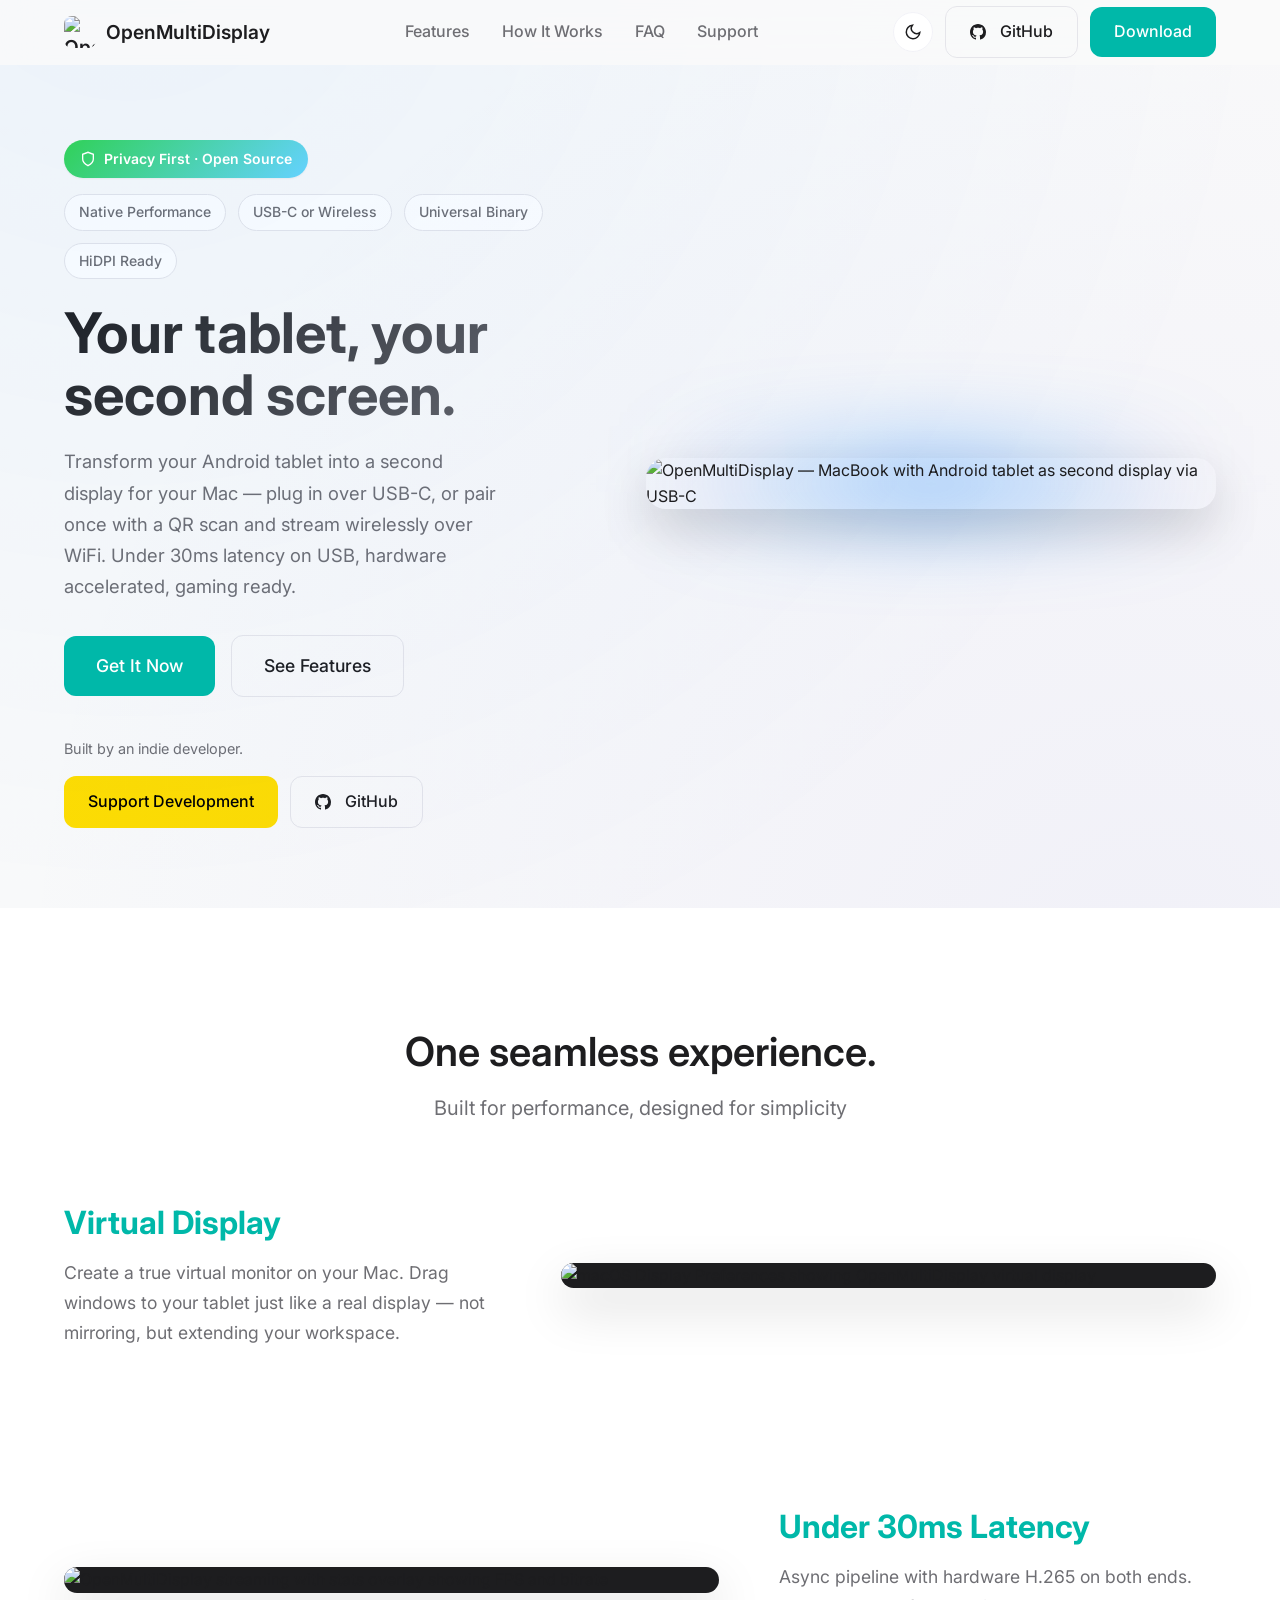
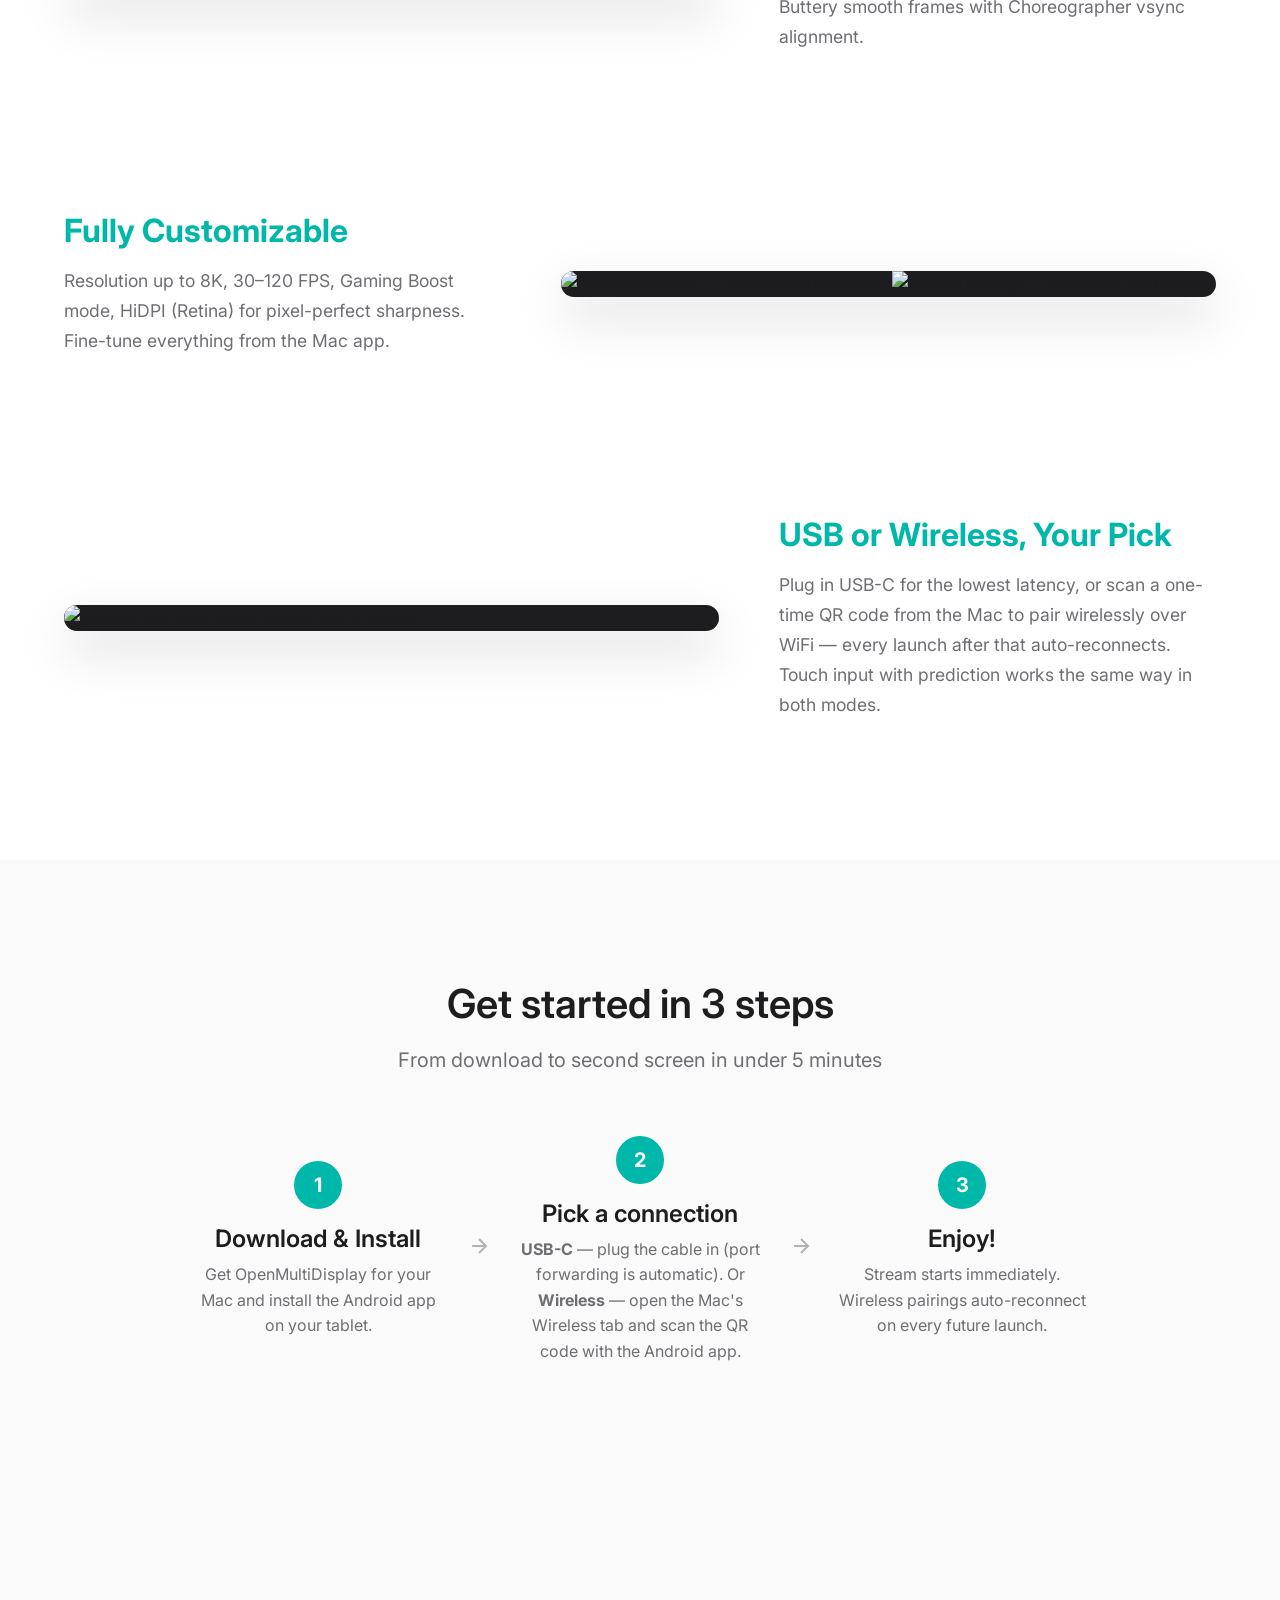
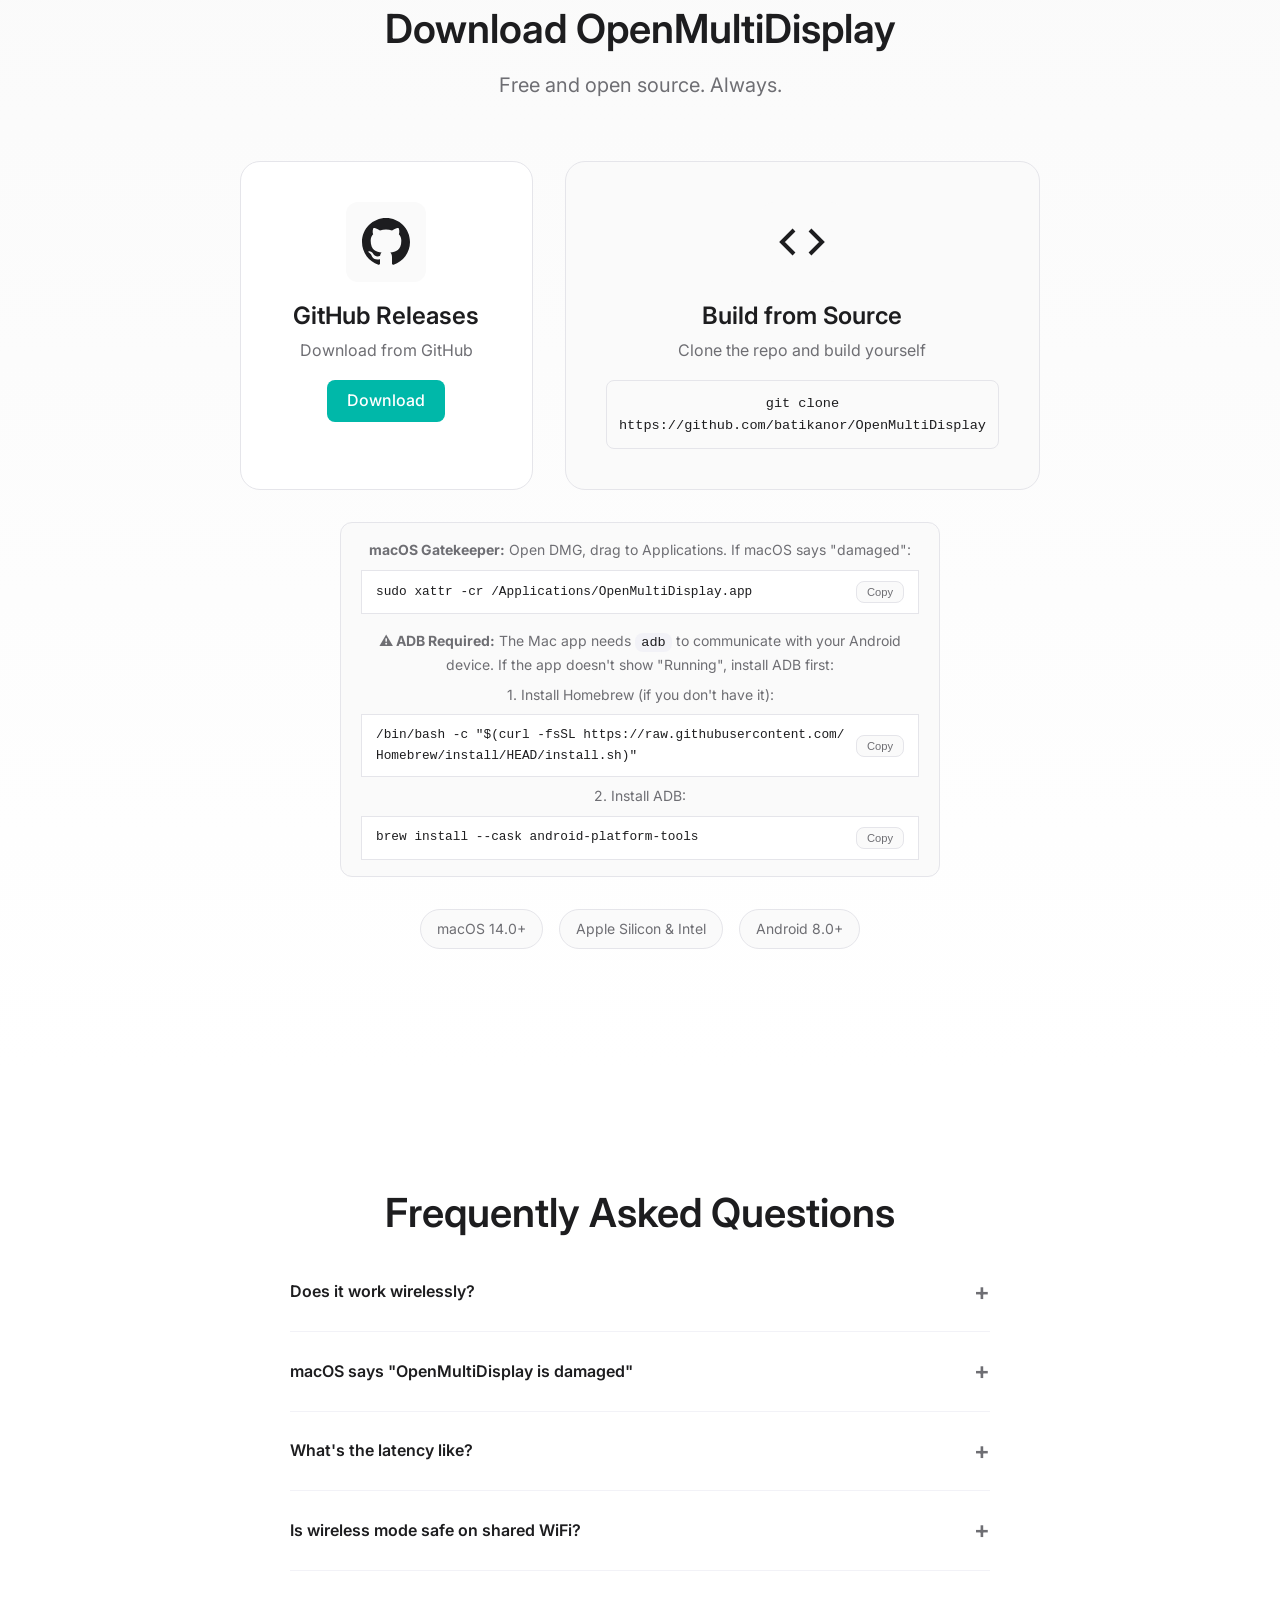
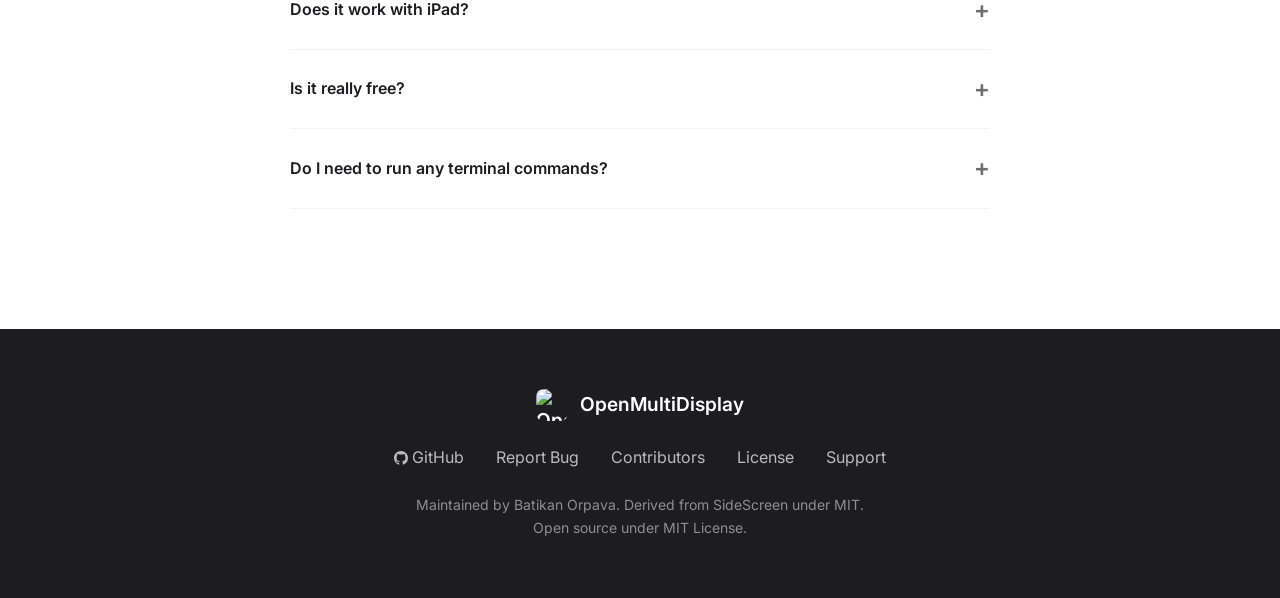
==== commit 9f7fe6e1: "chore: rename project to OpenMultiDisplay" ====
--- a/website/index.html
+++ b/website/index.html
@@ -4,25 +4,25 @@
 <head>
     <meta charset="UTF-8">
     <meta name="viewport" content="width=device-width, initial-scale=1.0">
-    <title>TetherSpan - Turn Your Tablet into a Second Display for Mac</title>
+    <title>OpenMultiDisplay - Turn Your Tablet into a Second Display for Mac</title>
     <meta name="description"
         content="Transform your Android tablet into a second display for macOS — USB-C or wireless over WiFi. Under 30ms latency with async pipeline, hardware H.265 acceleration, HiDPI Retina support, Universal Binary for Apple Silicon & Intel, gaming ready. Free and open source.">
     <meta name="keywords"
         content="second display mac, android tablet display, usb-c display, virtual display macos, dual monitor mac, tablet second screen, hidpi retina mac display, apple silicon intel universal binary">
-    <meta property="og:title" content="TetherSpan - Second Display for Mac">
+    <meta property="og:title" content="OpenMultiDisplay - Second Display for Mac">
     <meta property="og:description"
         content="Transform your Android tablet into a second display for macOS. Under 30ms latency, hardware accelerated, gaming ready.">
     <meta property="og:type" content="website">
-    <meta property="og:url" content="https://tetherspan.dev">
+    <meta property="og:url" content="https://openmultidisplay.dev">
     <meta property="og:image" content="./assets/hero-screenshot.jpg">
     <meta property="og:image:width" content="1200">
     <meta property="og:image:height" content="630">
     <meta name="twitter:card" content="summary_large_image">
-    <meta name="twitter:title" content="TetherSpan - Second Display for Mac">
+    <meta name="twitter:title" content="OpenMultiDisplay - Second Display for Mac">
     <meta name="twitter:description" content="Transform your Android tablet into a second display for macOS. Under 30ms latency, hardware accelerated, gaming ready.">
     <meta name="twitter:image" content="./assets/hero-screenshot.jpg">
     <meta name="theme-color" content="#00B8A9">
-    <link rel="canonical" href="https://tetherspan.dev">
+    <link rel="canonical" href="https://openmultidisplay.dev">
     <link rel="icon" href="./assets/main_logo.png">
     <link rel="preconnect" href="https://fonts.googleapis.com">
     <link rel="preconnect" href="https://fonts.gstatic.com" crossorigin>
@@ -34,7 +34,7 @@
     {
         "@context": "https://schema.org",
         "@type": "SoftwareApplication",
-        "name": "TetherSpan",
+        "name": "OpenMultiDisplay",
         "description": "Transform your Android tablet into a second display for macOS — USB-C cable or wireless over WiFi (QR-pair once, auto-reconnect).",
         "applicationCategory": "UtilitiesApplication",
         "operatingSystem": "macOS, Android",
@@ -56,8 +56,8 @@
     <header id="header">
         <div class="container header-container">
             <a href="#home" class="logo">
-                <img src="./assets/main_logo.png" alt="TetherSpan Logo" width="32" height="32">
-                <span class="logo-text">TetherSpan</span>
+                <img src="./assets/main_logo.png" alt="OpenMultiDisplay Logo" width="32" height="32">
+                <span class="logo-text">OpenMultiDisplay</span>
             </a>
             <nav>
                 <ul class="nav-links">
@@ -84,7 +84,7 @@
                         <line x1="18.36" y1="5.64" x2="19.78" y2="4.22"></line>
                     </svg>
                 </button>
-                <a href="https://github.com/batikanor/TetherSpan" target="_blank" rel="noopener noreferrer" class="btn btn-outline"><svg width="16" height="16" viewBox="0 0 24 24" fill="currentColor" style="vertical-align:-2px;margin-right:6px"><path d="M12 0C5.37 0 0 5.37 0 12c0 5.31 3.435 9.795 8.205 11.385.6.105.825-.255.825-.57 0-.285-.015-1.23-.015-2.235-3.015.555-3.795-.735-4.035-1.41-.135-.345-.72-1.41-1.23-1.695-.42-.225-1.02-.78-.015-.795.945-.015 1.62.87 1.845 1.23 1.08 1.815 2.805 1.305 3.495.99.105-.78.42-1.305.765-1.605-2.67-.3-5.46-1.335-5.46-5.925 0-1.305.465-2.385 1.23-3.225-.12-.3-.54-1.53.12-3.18 0 0 1.005-.315 3.3 1.23.96-.27 1.98-.405 3-.405s2.04.135 3 .405c2.295-1.56 3.3-1.23 3.3-1.23.66 1.65.24 2.88.12 3.18.765.84 1.23 1.905 1.23 3.225 0 4.605-2.805 5.625-5.475 5.925.435.375.81 1.095.81 2.22 0 1.605-.015 2.895-.015 3.3 0 .315.225.69.825.57A12.02 12.02 0 0 0 24 12c0-6.63-5.37-12-12-12z"/></svg>GitHub</a>
+                <a href="https://github.com/batikanor/OpenMultiDisplay" target="_blank" rel="noopener noreferrer" class="btn btn-outline"><svg width="16" height="16" viewBox="0 0 24 24" fill="currentColor" style="vertical-align:-2px;margin-right:6px"><path d="M12 0C5.37 0 0 5.37 0 12c0 5.31 3.435 9.795 8.205 11.385.6.105.825-.255.825-.57 0-.285-.015-1.23-.015-2.235-3.015.555-3.795-.735-4.035-1.41-.135-.345-.72-1.41-1.23-1.695-.42-.225-1.02-.78-.015-.795.945-.015 1.62.87 1.845 1.23 1.08 1.815 2.805 1.305 3.495.99.105-.78.42-1.305.765-1.605-2.67-.3-5.46-1.335-5.46-5.925 0-1.305.465-2.385 1.23-3.225-.12-.3-.54-1.53.12-3.18 0 0 1.005-.315 3.3 1.23.96-.27 1.98-.405 3-.405s2.04.135 3 .405c2.295-1.56 3.3-1.23 3.3-1.23.66 1.65.24 2.88.12 3.18.765.84 1.23 1.905 1.23 3.225 0 4.605-2.805 5.625-5.475 5.925.435.375.81 1.095.81 2.22 0 1.605-.015 2.895-.015 3.3 0 .315.225.69.825.57A12.02 12.02 0 0 0 24 12c0-6.63-5.37-12-12-12z"/></svg>GitHub</a>
                 <a href="#download" class="btn btn-primary">Download</a>
                 <button class="mobile-menu-btn" id="mobile-menu-btn" aria-label="Toggle mobile menu">
                     <svg width="24" height="24" viewBox="0 0 24 24" fill="none" stroke="currentColor" stroke-width="2">
@@ -129,13 +129,13 @@
                 <p class="support-callout">Built by an indie developer.</p>
                 <div class="support-links">
                     <a href="donate.html" target="_blank" rel="noopener noreferrer" class="btn btn-coffee">Support Development</a>
-                    <a href="https://github.com/batikanor/TetherSpan" target="_blank" rel="noopener noreferrer" class="btn btn-outline"><svg width="16" height="16" viewBox="0 0 24 24" fill="currentColor" style="vertical-align:-2px;margin-right:6px"><path d="M12 0C5.37 0 0 5.37 0 12c0 5.31 3.435 9.795 8.205 11.385.6.105.825-.255.825-.57 0-.285-.015-1.23-.015-2.235-3.015.555-3.795-.735-4.035-1.41-.135-.345-.72-1.41-1.23-1.695-.42-.225-1.02-.78-.015-.795.945-.015 1.62.87 1.845 1.23 1.08 1.815 2.805 1.305 3.495.99.105-.78.42-1.305.765-1.605-2.67-.3-5.46-1.335-5.46-5.925 0-1.305.465-2.385 1.23-3.225-.12-.3-.54-1.53.12-3.18 0 0 1.005-.315 3.3 1.23.96-.27 1.98-.405 3-.405s2.04.135 3 .405c2.295-1.56 3.3-1.23 3.3-1.23.66 1.65.24 2.88.12 3.18.765.84 1.23 1.905 1.23 3.225 0 4.605-2.805 5.625-5.475 5.925.435.375.81 1.095.81 2.22 0 1.605-.015 2.895-.015 3.3 0 .315.225.69.825.57A12.02 12.02 0 0 0 24 12c0-6.63-5.37-12-12-12z"/></svg>GitHub</a>
+                    <a href="https://github.com/batikanor/OpenMultiDisplay" target="_blank" rel="noopener noreferrer" class="btn btn-outline"><svg width="16" height="16" viewBox="0 0 24 24" fill="currentColor" style="vertical-align:-2px;margin-right:6px"><path d="M12 0C5.37 0 0 5.37 0 12c0 5.31 3.435 9.795 8.205 11.385.6.105.825-.255.825-.57 0-.285-.015-1.23-.015-2.235-3.015.555-3.795-.735-4.035-1.41-.135-.345-.72-1.41-1.23-1.695-.42-.225-1.02-.78-.015-.795.945-.015 1.62.87 1.845 1.23 1.08 1.815 2.805 1.305 3.495.99.105-.78.42-1.305.765-1.605-2.67-.3-5.46-1.335-5.46-5.925 0-1.305.465-2.385 1.23-3.225-.12-.3-.54-1.53.12-3.18 0 0 1.005-.315 3.3 1.23.96-.27 1.98-.405 3-.405s2.04.135 3 .405c2.295-1.56 3.3-1.23 3.3-1.23.66 1.65.24 2.88.12 3.18.765.84 1.23 1.905 1.23 3.225 0 4.605-2.805 5.625-5.475 5.925.435.375.81 1.095.81 2.22 0 1.605-.015 2.895-.015 3.3 0 .315.225.69.825.57A12.02 12.02 0 0 0 24 12c0-6.63-5.37-12-12-12z"/></svg>GitHub</a>
                 </div>
             </div>
 
             <div class="hero-visual">
                 <div class="hero-image-container">
-                    <img src="./assets/hero-screenshot.jpg" alt="TetherSpan — MacBook with Android tablet as second display via USB-C" loading="eager"/>
+                    <img src="./assets/hero-screenshot.jpg" alt="OpenMultiDisplay — MacBook with Android tablet as second display via USB-C" loading="eager"/>
                 </div>
             </div>
         </div>
@@ -155,7 +155,7 @@
                         <p class="special-feature-description">Create a true virtual monitor on your Mac. Drag windows to your tablet just like a real display — not mirroring, but extending your workspace.</p>
                     </div>
                     <div class="special-feature-media">
-                        <img src="./assets/feature-virtual-display.png" alt="macOS Display Preferences showing TetherSpan virtual display" loading="lazy"/>
+                        <img src="./assets/feature-virtual-display.png" alt="macOS Display Preferences showing OpenMultiDisplay virtual display" loading="lazy"/>
                     </div>
                 </div>
 
@@ -166,7 +166,7 @@
                         <p class="special-feature-description">Async pipeline with hardware H.265 on both ends. Buttery smooth frames with Choreographer vsync alignment.</p>
                     </div>
                     <div class="special-feature-media">
-                        <img src="./assets/android-performance.png" alt="TetherSpan streaming with stats overlay showing FPS and bitrate" loading="lazy"/>
+                        <img src="./assets/android-performance.png" alt="OpenMultiDisplay streaming with stats overlay showing FPS and bitrate" loading="lazy"/>
                     </div>
                 </div>
 
@@ -206,7 +206,7 @@
                 <div class="step">
                     <div class="step-number">1</div>
                     <h3>Download & Install</h3>
-                    <p>Get TetherSpan for your Mac and install the Android app on your tablet.</p>
+                    <p>Get OpenMultiDisplay for your Mac and install the Android app on your tablet.</p>
                 </div>
 
                 <div class="step-arrow">
@@ -241,11 +241,11 @@
     <!-- Download Section -->
     <section class="download section" id="download">
         <div class="container">
-            <h2 class="section-title">Download TetherSpan</h2>
+            <h2 class="section-title">Download OpenMultiDisplay</h2>
             <p class="section-subtitle">Free and open source. Always.</p>
 
             <div class="download-options">
-                <a href="https://github.com/batikanor/TetherSpan/releases/latest" target="_blank" rel="noopener noreferrer" class="download-card download-btn">
+                <a href="https://github.com/batikanor/OpenMultiDisplay/releases/latest" target="_blank" rel="noopener noreferrer" class="download-card download-btn">
                     <div class="download-icon">
                         <svg width="48" height="48" viewBox="0 0 24 24" fill="currentColor">
                             <path d="M12 0c-6.626 0-12 5.373-12 12 0 5.302 3.438 9.8 8.207 11.387.599.111.793-.261.793-.577v-2.234c-3.338.726-4.033-1.416-4.033-1.416-.546-1.387-1.333-1.756-1.333-1.756-1.089-.745.083-.729.083-.729 1.205.084 1.839 1.237 1.839 1.237 1.07 1.834 2.807 1.304 3.492.997.107-.775.418-1.305.762-1.604-2.665-.305-5.467-1.334-5.467-5.931 0-1.311.469-2.381 1.236-3.221-.124-.303-.535-1.524.117-3.176 0 0 1.008-.322 3.301 1.23.957-.266 1.983-.399 3.003-.404 1.02.005 2.047.138 3.006.404 2.291-1.552 3.297-1.23 3.297-1.23.653 1.653.242 2.874.118 3.176.77.84 1.235 1.911 1.235 3.221 0 4.609-2.807 5.624-5.479 5.921.43.372.823 1.102.823 2.222v3.293c0 .319.192.694.801.576 4.765-1.589 8.199-6.086 8.199-11.386 0-6.627-5.373-12-12-12z"/>
@@ -265,13 +265,13 @@
                     </div>
                     <h3>Build from Source</h3>
                     <p>Clone the repo and build yourself</p>
-                    <code class="download-code">git clone https://github.com/batikanor/TetherSpan</code>
+                    <code class="download-code">git clone https://github.com/batikanor/OpenMultiDisplay</code>
                 </div>
             </div>
 
             <div class="download-note">
                 <p><strong>macOS Gatekeeper:</strong> Open DMG, drag to Applications. If macOS says "damaged":</p>
-                <div class="download-cmd"><code>sudo xattr -cr /Applications/TetherSpan.app</code><button class="copy-btn" onclick="copyCmd(this)">Copy</button></div>
+                <div class="download-cmd"><code>sudo xattr -cr /Applications/OpenMultiDisplay.app</code><button class="copy-btn" onclick="copyCmd(this)">Copy</button></div>
                 <p style="margin-top: 1rem;"><strong>⚠️ ADB Required:</strong> The Mac app needs <code>adb</code> to communicate with your Android device. If the app doesn't show "Running", install ADB first:</p>
                 <p style="margin-top: 0.5rem;">1. Install Homebrew (if you don't have it):</p>
                 <div class="download-cmd"><code>/bin/bash -c "$(curl -fsSL https://raw.githubusercontent.com/Homebrew/install/HEAD/install.sh)"</code><button class="copy-btn" onclick="copyCmd(this)">Copy</button></div>
@@ -291,8 +291,8 @@
     <div id="donation-modal" class="modal-overlay">
         <div class="modal-content">
             <button class="modal-close" aria-label="Close modal">&times;</button>
-            <h2 class="modal-title">Love TetherSpan?</h2>
-            <p class="modal-text">TetherSpan is built by an indie developer and kept 100% free. If you find it useful, consider supporting development.</p>
+            <h2 class="modal-title">Love OpenMultiDisplay?</h2>
+            <p class="modal-text">OpenMultiDisplay is built by an indie developer and kept 100% free. If you find it useful, consider supporting development.</p>
             <div class="modal-actions">
                 <a href="donate.html" target="_blank" rel="noopener noreferrer" class="btn btn-primary">Support Development</a>
                 <button id="proceed-to-download" class="btn btn-outline">Continue to Download</button>
@@ -312,8 +312,8 @@
                 </details>
 
                 <details class="faq-item">
-                    <summary>macOS says "TetherSpan is damaged"</summary>
-                    <p>This happens because the app isn't notarized by Apple. Open Terminal and run: <code>sudo xattr -cr /Applications/TetherSpan.app</code>, then open the app again.</p>
+                    <summary>macOS says "OpenMultiDisplay is damaged"</summary>
+                    <p>This happens because the app isn't notarized by Apple. Open Terminal and run: <code>sudo xattr -cr /Applications/OpenMultiDisplay.app</code>, then open the app again.</p>
                 </details>
 
                 <details class="faq-item">
@@ -333,7 +333,7 @@
 
                 <details class="faq-item">
                     <summary>Is it really free?</summary>
-                    <p>Yes! TetherSpan is free and open source under the MIT license. If you find it useful, consider <a href="donate.html" target="_blank" rel="noopener noreferrer">supporting development</a>.</p>
+                    <p>Yes! OpenMultiDisplay is free and open source under the MIT license. If you find it useful, consider <a href="donate.html" target="_blank" rel="noopener noreferrer">supporting development</a>.</p>
                 </details>
 
                 <details class="faq-item">
@@ -349,15 +349,15 @@
         <div class="container">
             <div class="footer-content">
                 <div class="footer-brand">
-                    <img src="./assets/main_logo.png" alt="TetherSpan" width="32" height="32">
-                    <span>TetherSpan</span>
+                    <img src="./assets/main_logo.png" alt="OpenMultiDisplay" width="32" height="32">
+                    <span>OpenMultiDisplay</span>
                 </div>
 
                 <div class="footer-links">
-                    <a href="https://github.com/batikanor/TetherSpan" target="_blank" rel="noopener noreferrer"><svg width="14" height="14" viewBox="0 0 24 24" fill="currentColor" style="vertical-align:-2px;margin-right:4px"><path d="M12 0C5.37 0 0 5.37 0 12c0 5.31 3.435 9.795 8.205 11.385.6.105.825-.255.825-.57 0-.285-.015-1.23-.015-2.235-3.015.555-3.795-.735-4.035-1.41-.135-.345-.72-1.41-1.23-1.695-.42-.225-1.02-.78-.015-.795.945-.015 1.62.87 1.845 1.23 1.08 1.815 2.805 1.305 3.495.99.105-.78.42-1.305.765-1.605-2.67-.3-5.46-1.335-5.46-5.925 0-1.305.465-2.385 1.23-3.225-.12-.3-.54-1.53.12-3.18 0 0 1.005-.315 3.3 1.23.96-.27 1.98-.405 3-.405s2.04.135 3 .405c2.295-1.56 3.3-1.23 3.3-1.23.66 1.65.24 2.88.12 3.18.765.84 1.23 1.905 1.23 3.225 0 4.605-2.805 5.625-5.475 5.925.435.375.81 1.095.81 2.22 0 1.605-.015 2.895-.015 3.3 0 .315.225.69.825.57A12.02 12.02 0 0 0 24 12c0-6.63-5.37-12-12-12z"/></svg>GitHub</a>
-                    <a href="https://github.com/batikanor/TetherSpan/issues" target="_blank" rel="noopener noreferrer">Report Bug</a>
-                    <a href="https://github.com/batikanor/TetherSpan/graphs/contributors" target="_blank" rel="noopener noreferrer">Contributors</a>
-                    <a href="https://github.com/batikanor/TetherSpan/blob/main/LICENSE" target="_blank" rel="noopener noreferrer">License</a>
+                    <a href="https://github.com/batikanor/OpenMultiDisplay" target="_blank" rel="noopener noreferrer"><svg width="14" height="14" viewBox="0 0 24 24" fill="currentColor" style="vertical-align:-2px;margin-right:4px"><path d="M12 0C5.37 0 0 5.37 0 12c0 5.31 3.435 9.795 8.205 11.385.6.105.825-.255.825-.57 0-.285-.015-1.23-.015-2.235-3.015.555-3.795-.735-4.035-1.41-.135-.345-.72-1.41-1.23-1.695-.42-.225-1.02-.78-.015-.795.945-.015 1.62.87 1.845 1.23 1.08 1.815 2.805 1.305 3.495.99.105-.78.42-1.305.765-1.605-2.67-.3-5.46-1.335-5.46-5.925 0-1.305.465-2.385 1.23-3.225-.12-.3-.54-1.53.12-3.18 0 0 1.005-.315 3.3 1.23.96-.27 1.98-.405 3-.405s2.04.135 3 .405c2.295-1.56 3.3-1.23 3.3-1.23.66 1.65.24 2.88.12 3.18.765.84 1.23 1.905 1.23 3.225 0 4.605-2.805 5.625-5.475 5.925.435.375.81 1.095.81 2.22 0 1.605-.015 2.895-.015 3.3 0 .315.225.69.825.57A12.02 12.02 0 0 0 24 12c0-6.63-5.37-12-12-12z"/></svg>GitHub</a>
+                    <a href="https://github.com/batikanor/OpenMultiDisplay/issues" target="_blank" rel="noopener noreferrer">Report Bug</a>
+                    <a href="https://github.com/batikanor/OpenMultiDisplay/graphs/contributors" target="_blank" rel="noopener noreferrer">Contributors</a>
+                    <a href="https://github.com/batikanor/OpenMultiDisplay/blob/main/LICENSE" target="_blank" rel="noopener noreferrer">License</a>
                     <a href="donate.html" target="_blank" rel="noopener noreferrer">Support</a>
                 </div>
 
@@ -384,7 +384,7 @@
     </script>
     <script>
         // Fetch latest version
-        fetch('https://api.github.com/repos/batikanor/TetherSpan/releases/latest')
+        fetch('https://api.github.com/repos/batikanor/OpenMultiDisplay/releases/latest')
             .then(r => r.json())
             .then(d => {
                 const el = document.querySelector('.download-version-text');
--- a/website/styles.css
+++ b/website/styles.css
@@ -1,5 +1,5 @@
 /* ========================================
-   TetherSpan - Landing Page Styles
+   OpenMultiDisplay - Landing Page Styles
    Lean, DockDoor-inspired layout
    ======================================== */
 
